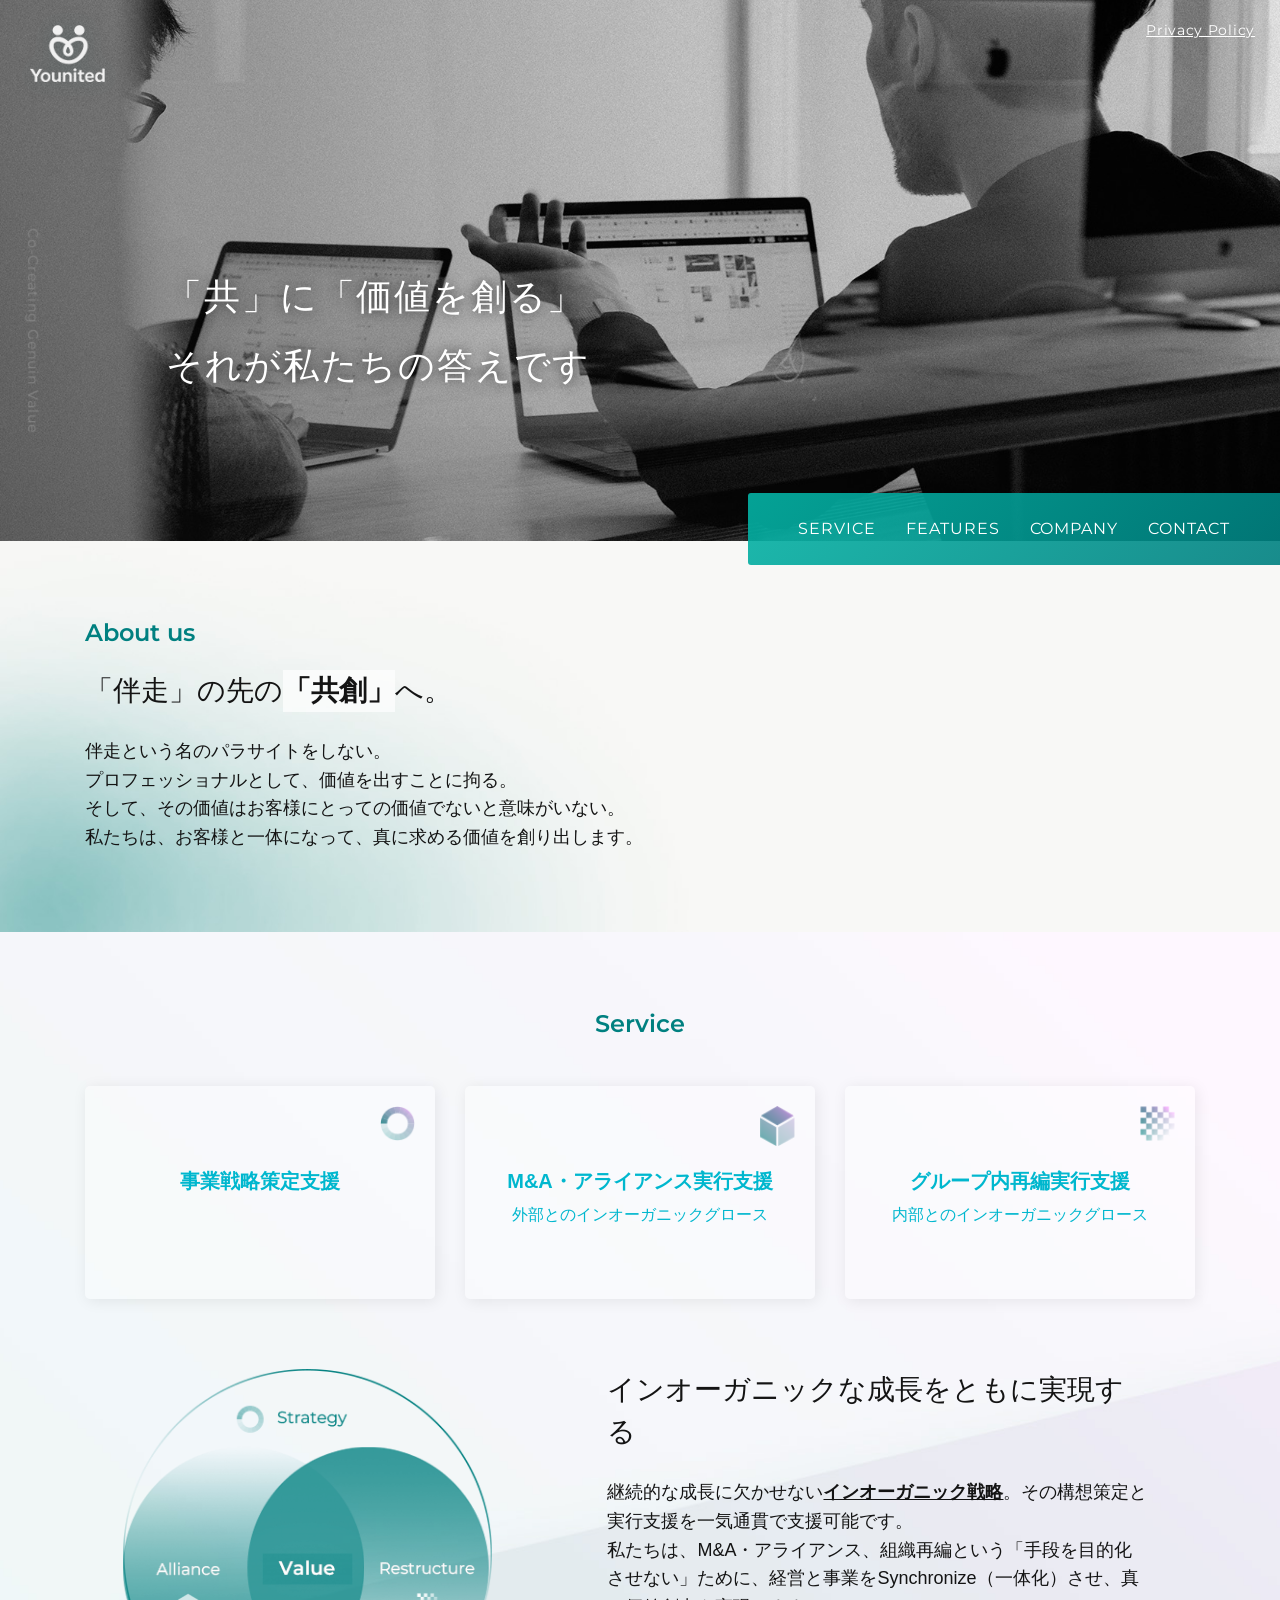
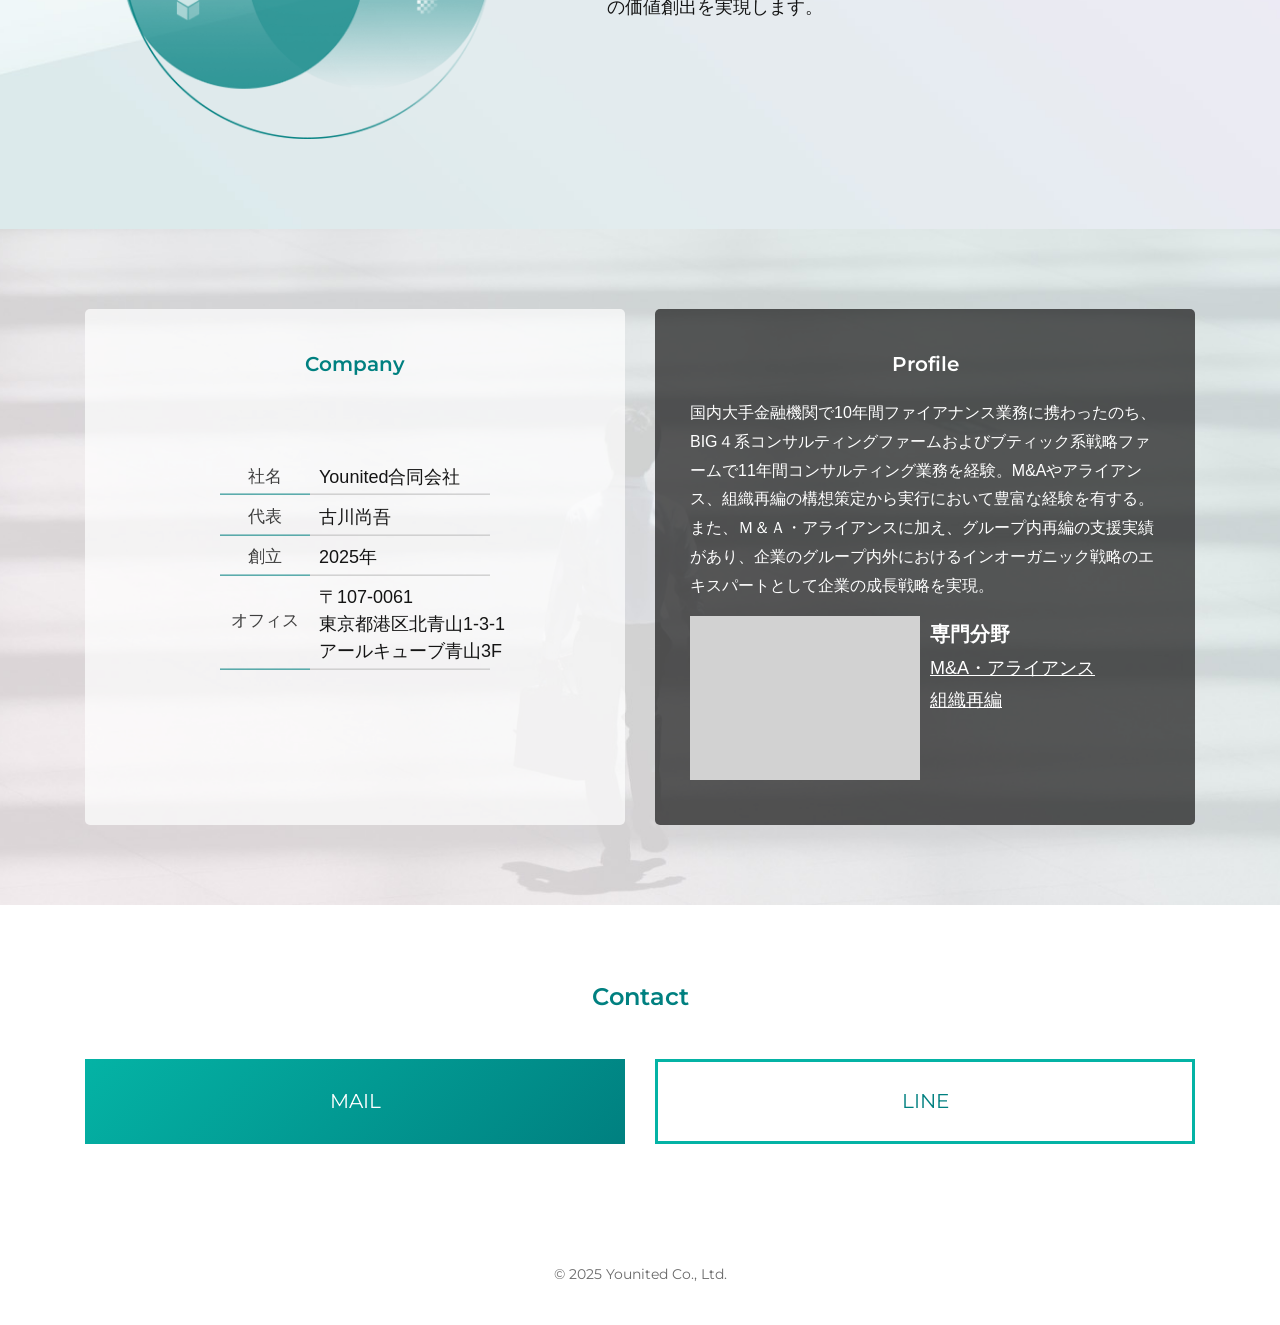
==== index.html @ 15edaf77 "Add files via upload" ====
<!DOCTYPE html>
<html lang="ja">

<head>
    <meta charset="UTF-8">
    <meta name="viewport" content="width=device-width, initial-scale=1.0">
    <title>younited</title>
    <link rel="preconnect" href="https://fonts.googleapis.com">
    <link rel="preconnect" href="https://fonts.gstatic.com" crossorigin>
    <link
        href="https://fonts.googleapis.com/css2?family=Montserrat:wght@400;600;700&family=Noto+Sans+JP:wght@400;600;700&display=swap"
        rel="stylesheet">
    <link rel="stylesheet" href="./index.css">
</head>

<body>
    <header>
        <h1 class="main-logo"><a href="#"><img src="./img/logo.png" alt="younited"></a></h1>
        <p class="main-treat dn-sp">Co-Creating&nbsp;Genuin&nbsp;Value</p>
        <a class="policy dn-sp" href="">Privacy&nbsp;Policy</a>
    </header>
    <main class="l-main">
        <button class="menu-trigger" id="menu-trigger">
            <span></span>
            <span></span>
            <span></span>
        </button>
        <nav class="main-nav" id="main-nav">
            <ul>
                <li><a href="#service">SERVICE</a></li>
                <li><a href="#features">FEATURES</a></li>
                <li><a href="#company">COMPANY</a></li>
                <!-- <li><a href="#">CASE</a></li> -->
                <li><a href="#contact">CONTACT</a></li>
            </ul>
        </nav>
        <section class="section-main">
            <div class="main-txt-container">
                <p class="main-txt stagger-slide">「共」に「価値を創る」</p>
                <p class="main-txt stagger-slide">それが私たちの答えです</p>
            </div>
        </section>
        <section class="section-lead">
            <div class="section-content">
                <h2 class="section-ttl">About&nbsp;us</h2>
                <p class="section-ttl-sub">「伴走」の先の<span>「共創」</span>へ。</p>
                <p class="section-txt">
                    伴走という名のパラサイトをしない。<br>
                    プロフェッショナルとして、価値を出すことに拘る。<br>
                    そして、その価値はお客様にとっての価値でないと意味がいない。<br>
                    私たちは、お客様と一体になって、真に求める価値を創り出します。
                </p>
            </div>
        </section>
        <section class="section-service" id="service">
            <div class="section-content">
                <h2 class="section-ttl">Service</h2>
                <div class="service-wrapper">
                    <div class="service-inner">
                        <div class="service-element fade-in-up">
                            <figure class="service-element-icon"><img src="./img/service-img01.png" alt=""></figure>
                            <p class="service-element-txt">事業戦略策定支援</p>
                        </div>
                        <div class="service-element fade-in-up">
                            <figure class="service-element-icon"><img src="./img/service-img02.png" alt=""></figure>
                            <p class="service-element-txt">M&A・アライアンス実行支援
                                <span>外部とのインオーガニックグロース</span>
                            </p>
                        </div>
                        <div class="service-element fade-in-up">
                            <figure class="service-element-icon"><img src="./img/service-img03.png" alt=""></figure>
                            <p class="service-element-txt">グループ内再編実行支援
                                <span>内部とのインオーガニックグロース</span>
                            </p>
                        </div>
                        <figure class="service-img fade-in-up"><img src="./img/service-img.png" alt="サービスイメージ図">
                        </figure>
                        <div class="service-txtarea fade-in-up">
                            <p class="section-ttl-sub">インオーガニックな成長を<br class="dn-pc">ともに実現する</p>
                            <p class="section-txt">
                                継続的な成長に欠かせない<span class="bold">インオーガニック戦略</span>。その構想策定と実行支援を一気通貫で支援可能です。<br>
                                私たちは、M&A・アライアンス、組織再編という「手段を目的化させない」ために、経営と事業をSynchronize（一体化）させ、真の価値創出を実現します。
                            </p>
                        </div>
                    </div>
                </div>
            </div>
        </section>
        <section class="section-company" id="company">
            <div class="section-content">
                <div class="company-wrapper">
                    <div class="company-inner">
                        <div class="company-element fade-in-up">
                            <h2 class="section-ttl">Company</h2>
                            <ul class="company-list">
                                <li class="conpany-list-item"><span class="list-ttl">社名</span><span
                                        class="list-content">Younited合同会社</span></li>
                                <li class="conpany-list-item"><span class="list-ttl">代表</span><span
                                        class="list-content">古川尚吾</span></li>
                                <li class="conpany-list-item"><span class="list-ttl">創立</span><span
                                        class="list-content">2025年</span></li>
                                <li class="conpany-list-item"><span class="list-ttl height">オフィス</span><span
                                        class="list-content">〒107-0061<br>東京都港区北青山1-3-1<br>アールキューブ青山3F</span></li>
                            </ul>
                        </div>
                        <div class="company-element fade-in-up">
                            <h2 class="section-ttl" style="color: #fff;">Profile</h2>
                            <p class="prof-txt">
                                国内大手金融機関で10年間ファイアナンス業務に携わったのち、BIG４系コンサルティングファームおよびブティック系戦略ファームで11年間コンサルティング業務を経験。M&Aやアライアンス、組織再編の構想策定から実行において豊富な経験を有する。<br>
                                また、Ｍ＆Ａ・アライアンスに加え、グループ内再編の支援実績があり、企業のグループ内外におけるインオーガニック戦略のエキスパートとして企業の成長戦略を実現。
                            </p>
                            <div class="prof-area">
                                <div class="prof-inner">
                                    <figure class="prof-img"><img src="./img/profile.jpg" alt=""></figure>
                                    <div class="prof-area-element">
                                        <p class="prof-area-ttl">専門分野</p>
                                        <p class="prof-area-item">M&A・アライアンス<br>組織再編</p>
                                    </div>
                                </div>
                            </div>
                        </div>
                    </div>
                </div>
            </div>
        </section>
        <section class="section-contact" id="contact">
            <div class="section-content">
                <h2 class="section-ttl">Contact</h2>
                <div class="contact-wrapper fade-in-up">
                    <div class="contact-inner">
                        <a href="mailto:" class="contact-btn" target="_blank">MAIL</a>
                        <a href="" class="contact-btn" target="_blank">LINE</a>
                    </div>
                </div>
            </div>
        </section>
    </main>
    <footer>
        <small>&copy; 2025 Younited Co., Ltd.</small>
    </footer>
    <script src="https://ajax.googleapis.com/ajax/libs/jquery/3.7.1/jquery.min.js"></script>
    <script src="./index.js"></script>
</body>

</html>
---- index.css ----
@charset "utf-8";

/* =============================================
 reset
============================================= */

/*! modern-reset | MIT License */
*,
::after,
::before {
    box-sizing: border-box
}

html {
    line-height: 1.15;
    -webkit-text-size-adjust: 100%
}

body {
    margin: 0;
    min-height: 100vh;
    text-rendering: optimizeSpeed;
    line-height: 1.5
}

img,
picture,
video,
canvas,
svg {
    display: block;
    max-width: 100%
}

input,
button,
textarea,
select {
    font: inherit
}

p,
h1,
h2,
h3,
h4,
h5,
h6 {
    overflow-wrap: break-word
}

ol,
ul {
    list-style: none;
    padding: 0;
    margin: 0
}

a {
    text-decoration: none;
    color: inherit
}

figure,
h1,
h2,
h3,
h4,
p {
    margin: 0;
}

/* =============================================
 common
============================================= */
div {
    box-sizing: border-box;
}

body {
    font-family: "Noto Sans", sans-serif;
    color: #141414;
}

img {
    width: 100%;
    vertical-align: bottom;
}

section {
    padding: 60px 0;
}

.section-content {
    width: 92%;
    margin: 0 auto;
    max-width: 1110px;
}

.section-ttl {
    font-size: 1.3em;
    font-weight: 600;
    font-family: "montserrat", sans-serif;
    color: #008080;
    text-align: center;
    margin-bottom: 25px;
    line-height: 1;
}

.section-ttl-sub {
    font-size: 1.2em;
    margin-bottom: 18px;
}

.section-ttl-sub span {
    display: inline-block;
    background: rgba(255, 255, 255, .7);
    font-weight: bold;
}

.section-txt {
    line-height: 1.6;
}

.section-txt span.bold {
    font-weight: bold;
    text-decoration: underline;
}

.dn-sp {
    display: none;
}

@media screen and (min-width: 767px) {
    section {
        padding: 60px 0;
    }

    .section-ttl {
        font-size: 20px;
        margin-bottom: 35px;
    }

    .dn-sp {
        display: block;
    }

    .dn-pc {
        display: none;
    }
}

@media screen and (min-width: 1028px) {
    section {
        padding: 80px 0;
    }

    .section-ttl {
        font-size: 24px;
        margin-bottom: 50px;
    }

    .section-ttl-sub {
        margin-bottom: 25px;
        font-size: 28px;
    }

    .section-txt {
        font-size: 18px;
    }
}

/* =============================================
 header
============================================= */
header {
    position: relative;
    z-index: 1;
}

h1.main-logo {
    width: 55px;
    position: fixed;
    top: 15px;
    left: 12px;
    filter: drop-shadow(0 0 10px rgba(0, 73, 73, 0.2));
}

a.policy {
    position: absolute;
    top: 10px;
    right: 15px;
    color: #fff;
    font-family: "montserrat", sans-serif;
    font-size: 11px;
    text-decoration: underline;
    letter-spacing: .05em;
}

@media screen and (min-width: 767px) {
    .main-treat {
        position: fixed;
        left: -80px;
        font-size: 12px;
        top: 28vw;
        transform: rotate(90deg) translateY(-50%);
        font-family: "montserrat", sans-serif;
        color: #868686;
        letter-spacing: .07em;
    }
}

@media screen and (min-width: 1023px) {
    .main-treat {
        font-size: 14px;
    }
}

@media screen and (min-width: 1028px) {
    .main-treat {
        top: 25vw;
    }

    a.policy {
        top: 20px;
        right: 25px;
        font-size: 14px;
    }
}

.main-nav{
    position: absolute;
    top: 38.5vw;
    right: 0;
    z-index: 10;
    background: linear-gradient(-45deg, rgba(0,128,128,.9),rgba(4,179,165,.9));
    padding: 1em 2em;
    border-radius: 3px 0 0 3px;
}
.main-nav ul {
    display: flex;
    list-style: none;
    gap: 20px;
}

.main-nav a {
    font-family: "montserrat", sans-serif;
    text-decoration: none;
    color: #fff;
    letter-spacing: .06em;
    font-size: 14px;
}

/* スマホ：非表示設定 */
.menu-trigger {
    display: none;
}

@media (max-width: 767px) {
  
    .menu-trigger {
        display: block;
        position: fixed;
        width: 30px;
        height: 24px;
        background: none;
        border: none;
        z-index: 100;
        top: 15px;
        right: 15px;
    }

    .menu-trigger span {
        position: absolute;
        left: 0;
        width: 100%;
        height: 2px;
        background-color: #fff;
        transition: all 0.4s;
    }

    .menu-trigger span:nth-of-type(1) {
        top: 0;
    }

    .menu-trigger span:nth-of-type(2) {
        top: 11px;
    }

    .menu-trigger span:nth-of-type(3) {
        bottom: 0;
    }

    /* 開閉時のアニメーション（×印にする） */
    .menu-trigger.active span:nth-of-type(1) {
        transform: translateY(11px) rotate(-45deg);
    }

    .menu-trigger.active span:nth-of-type(2) {
        opacity: 0;
    }

    .menu-trigger.active span:nth-of-type(3) {
        transform: translateY(-11px) rotate(45deg);
    }

    /* スマホメニュー本体 */
    .main-nav {
        position: fixed;
        top: 0;
        right: -100%;
        /* 初期状態は画面の外 */
        width: 80%;
        height: 100vh;
        background: rgba(0, 128, 128, 0.95);
        transition: all 0.5s;
        z-index: 90;
    }

    .main-nav.active {
        right: 0;
        /* アクティブ時にスライドイン */
    }

    .main-nav ul {
        flex-direction: column;
        padding-top: 80px;
        align-items: center;
    }
}
@media screen and (min-width: 1028px){
    .main-nav{
        padding: 1.5em 50px;
    }
    .main-nav a{
        font-size: 16px;
    }
    .main-nav ul{
        gap: 30px;
    }
}

@media (min-width: 768px) {
    /* 固定時のスタイル */
    .main-nav.sticky {
        position: fixed;
        top: 5px !important;    /* 10pxの位置に固定 */
        right: 0;
        transition: none !important; /* アニメーションを無効化してバウンドを防ぐ */
        z-index: 999;
        border-radius: 3px 0 0 3px;
        box-shadow: 0 4px 12px rgba(0, 0, 0, 0.15); /* 浮いている感を出す影 */
    }
}
/* =============================================
 js
============================================= */
/* アニメーション前の状態 */
.fade-in-up {
  opacity: 0;
  transform: translateY(30px); /* 30px下に下げておく */
  transition: opacity 0.8s ease-out, transform 0.8s ease-out;
}

/* 画面に入った時に追加するクラス */
.fade-in-up.is-show {
  opacity: 1;
  transform: translateY(0);
}
/* =============================================
 main
============================================= */
.l-main{
    overflow: hidden;
}
/* --- Base Section --- */
.section-main {
    background: url('./img/main-sp.jpg') no-repeat center/cover;
    padding-top: 133.33%;
    width: 100%;
    position: relative;
    overflow: hidden;
}

/* --- Text Container (Float) --- */
.main-txt-container {
    position: absolute;
    top: 46%;
    left: 4%;
    z-index: 10;
    width: auto;
}

/* --- Text Style & Animation --- */
.main-txt.stagger-slide {
    display: block;
    position: static !important; /* 重なり防止 */
    margin: 0 0 15px 0;
    color: #fff;
    font-weight: 500;
    letter-spacing: .05em;
    font-size: 24px;
    text-shadow: 0 0 13px rgba(24, 24, 24, .85);
    white-space: nowrap; /* 折り返し防止 */
    
    /* Animation Initial State */
    opacity: 0;
    transform: translateX(-40px);
    transition: opacity 0.8s ease-out, transform 0.8s ease-out;
}

/* Show State */
.main-txt.stagger-slide.is-show {
    opacity: 1;
    transform: translateX(0);
}

/* Delay for 2nd Line */
.main-txt.stagger-slide:nth-child(2) {
    transition-delay: 0.5s;
}

/* --- Responsive 767px --- */
@media screen and (min-width: 767px) {
    .section-main {
        background: url('./img/main.jpg') no-repeat center/cover;
        padding-top: 36%;
    }

    h1.main-logo {
        width: 60px;
        position: absolute;
        top: 15px;
        left: 12px;
    }

    .main-txt-container {
        left: 10%;
    }

    .main-txt.stagger-slide {
        font-size: 25px;
    }
}

/* --- Responsive 1023px --- */
@media screen and (min-width: 1023px) {
    .main-txt-container {
        left: 13%;
    }
}

/* --- Responsive 1028px --- */
@media screen and (min-width: 1028px) {
    h1.main-logo {
        width: 75px;
        top: 25px;
        left: 30px;
    }

    .main-txt-container {
        top: 50%;
    }

    .main-txt.stagger-slide {
        font-size: 36px;
    }
}
/* =============================================
 lead
============================================= */
.section-lead {
    background: url('./img/lead-bg.jpg')no-repeat left/cover;
}
.section-lead .section-ttl{
    margin-bottom: 15px;
}
@media screen and (min-width: 767px) {
    .section-lead .section-ttl{
        margin-bottom: 25px;
    }
    .section-lead .section-ttl {
        text-align: left;
    }

}

/* =============================================
 service
============================================= */
.section-service {
    background: url('./img/service-bg.jpg') no-repeat bottom/cover;
}

.service-element {
    border-radius: 5px;
    background: rgba(255, 255, 255, .3);
    box-shadow: 2px 2px 15px 0px rgb(0 0 0 / 8%);
    padding: 4.5em 0 4em;
    position: relative;
    margin-bottom: 15px;
}

.service-element-txt {
    font-size: 1.1em;
    font-weight: bold;
    text-align: center;
    color: #00b7ce;
}

.service-element-txt span {
    font-size: 80%;
    font-weight: normal;
    display: block;
    margin-top: 5px;
}

.service-element-icon {
    width: 28px;
    position: absolute;
    top: 15px;
    right: 15px;
}

.service-img {
    width: 63%;
    margin: 30px auto;
}

@media screen and (min-width: 767px) {
    .service-inner {
        display: flex;
        flex-flow: row wrap;
        justify-content: space-around;
        align-items: stretch;
        width: calc(100% + 10px);
        margin: 0 -5px;
    }

    .service-element {
        max-width: calc(((100% / 12) * 4) - 10px);
        flex-basis: calc(((100% / 12) * 4) - 10px);
        margin: 0 5px 50px;
        padding: 3.5em 0 3em;
    }

    .service-element-txt {
        font-size: 14px;
    }

    .service-img {
        max-width: calc(((100% / 12) * 4) - 10px);
        flex-basis: calc(((100% / 12) * 4) - 10px);
        margin: 0 5px 10px;
    }

    .service-txtarea {
        max-width: calc(((100% / 12) * 7) - 10px);
        flex-basis: calc(((100% / 12) * 7) - 10px);
        margin: 0 5px 10px;
    }
}

@media screen and (min-width: 1028px) {
    .service-inner {
        width: calc(100% + 30px);
        margin: 0 -15px;
    }

    .service-element {
        max-width: calc(((100% / 12) * 4) - 30px);
        flex-basis: calc(((100% / 12) * 4) - 30px);
        margin: 0 15px 70px;
        padding: 5em 0 4.5em;
    }

    .service-txtarea {
        max-width: calc(((100% / 12) * 6) - 30px);
        flex-basis: calc(((100% / 12) * 6) - 30px);
        margin: 0 15px;
    }

    .service-element-txt {
        font-size: 20px;
    }

    .service-element-icon {
        width: 35px;
        top: 20px;
        right: 20px;
    }

    .service-element-txt span {
        margin-top: 7px;
    }
}

/* =============================================
 company
============================================= */
.section-company {
    background: url('./img/company-bg.jpg')no-repeat center/cover;
}
.section-company .section-ttl{
    margin-bottom: 20px;
}
.company-element {
    background: rgba(255, 255, 255, .7);
    border-radius: 5px;
    padding: 2em 1em;
    font-size: 15px;
}

.company-element:last-child {
    background: rgba(24, 24, 24, .7);
    color: #fff;
    line-height: 1.8;
    margin-top: 30px;
}

.section-company .section-ttl {
    font-size: 1rem;
}

.company-list {
    width: 100%;
    margin: 0 auto;
    max-width: 270px;
}

.conpany-list-item {
    margin-bottom: 5px;
    display: flex;
    justify-content: center;
    align-items: stretch;
}

.conpany-list-item span {
    display: inline-block;
    white-space: nowrap;
    text-align: center;
}

.conpany-list-item span.list-ttl {
    border-bottom: 1px solid #008080;
    width: calc((100% / 12) * 4);
    padding: .2em 0;
}

.conpany-list-item span.list-content {
    border-bottom: 1px solid #bdbdbd;
    width: calc((100% / 12) * 8);
    text-align: left;
    padding: .2em 0;
    padding-left: .5em;
}
.list-ttl{
    color: #3f3f3f;
    font-size: 95%;
}
.list-ttl.height{
    line-height: 74px;
}

@media screen and (min-width: 767px){
    .section-company .section-ttl{
        margin-bottom: 25px;
    }
    .company-inner{
        display: flex;
        flex-flow: row wrap;
        justify-content: center;
        align-items: stretch;
        width: calc(100% + 10px);
        margin: 0 -5px;
    }
    .company-element{
        max-width: calc(((100% / 12) * 6) - 10px);
        flex-basis: calc(((100% / 12) * 6) - 10px);
        margin: 0 5px 10px;
        position: relative;
        padding: 2em 1em;
    }
    .company-element:last-child{
        margin-top: 0;
    }
    .section-company .section-ttl{
        font-size: 18px;
    }
    .company-list{
        position: absolute;
        top: 50%;
        left: 50%;
        transform: translate(-50%, -50%);
    }
}
@media screen and (min-width: 1028px) {
    .company-inner{
        width: calc(100% + 30px);
        margin: 0 -15px;
    }
    .company-element{
        max-width: calc(((100% / 12) * 6) - 30px);
        flex-basis: calc(((100% / 12) * 6) - 30px);
        margin: 0 15px;
        padding: 45px 35px;
    }
    .section-company .section-ttl {
        font-size: 22px;
    }
    .section-company .section-ttl{
        font-size: 20px;
    }
    .company-list {
        font-size: 18px;
    }
}

.prof-inner{
    display: flex;
    flex-flow: row wrap;
    justify-content: center;
    align-items: stretch;
    width: calc(100% + 10px);
    margin: 0 -5px;
}
.prof-img, .prof-area-element{
    max-width: calc(((100% / 12) * 6) - 10px);
    flex-basis: calc(((100% / 12) * 6) - 10px);
    margin: 0 5px ;
}
.prof-area{
    margin-top: 15px;
}
.prof-area-ttl{
    font-weight: bold;
    font-size: 1rem;
}
.prof-area-item{
    font-size: 14px;
    text-decoration: underline;
}
.prof-txt{
    font-size: 14px;
}
@media screen and (min-width: 767px){
    .prof-area-ttl{
        font-size: 1.15rem;
    }
    .prof-area-item{
        font-size: 1rem;
    }
}
@media screen and (min-width: 1028px){
    .prof-txt{
        font-size: 1rem;
    }
    .prof-area-ttl{
        font-size: 20px;
    }
    .prof-area-item{
        font-size: 18px;
    }
}
/* =============================================
 contact
============================================= */
a.contact-btn{
    display: block;
    width: 80%;
    margin: 0 auto;
    border: 3px solid #04b3a5;
    color: #008080;
    text-align: center;
    padding: 1.21em;
    font-family: "montserrat", sans-serif;
    box-sizing: border-box;
}
a.contact-btn:first-child{
    color: #fff;
    background: linear-gradient(-45deg,#008080, #04b3a5);
    border: none;
    margin-bottom: 20px;
}
@media screen and (min-width: 767px){
    .contact-inner{
        display: flex;
        flex-flow: row wrap;
        justify-content: center;
        align-items: stretch;
        width: calc(100% + 30px);
        margin: 0 -15px;
    }
    a.contact-btn{
        max-width: calc(((100% / 12) * 6) - 30px);
        flex-basis: calc(((100% / 12) * 6) - 30px);
        margin: 0 15px;
        display: flex;
        align-items: center;
        justify-content: center;
        transition: .2s ease;
    }
    a.contact-btn:first-child{
        margin-bottom: 0;
    }
}
@media screen and (min-width: 1028px){
    a.contact-btn{
        font-size: 20px;
    }
    a.contact-btn:hover{
        transform: scale(1.02);
    }
}
/* =============================================
 footer
============================================= */
small{
    color: #6b6b6b;
    font-size: 12px;
    text-align: center;
    display: block;
    padding: 20px 0;
    font-family: "montserrat", sans-serif;
}
@media screen and (min-width: 767px){
    small{
        font-size: 14px;
        padding: 40px 0;
    }
}
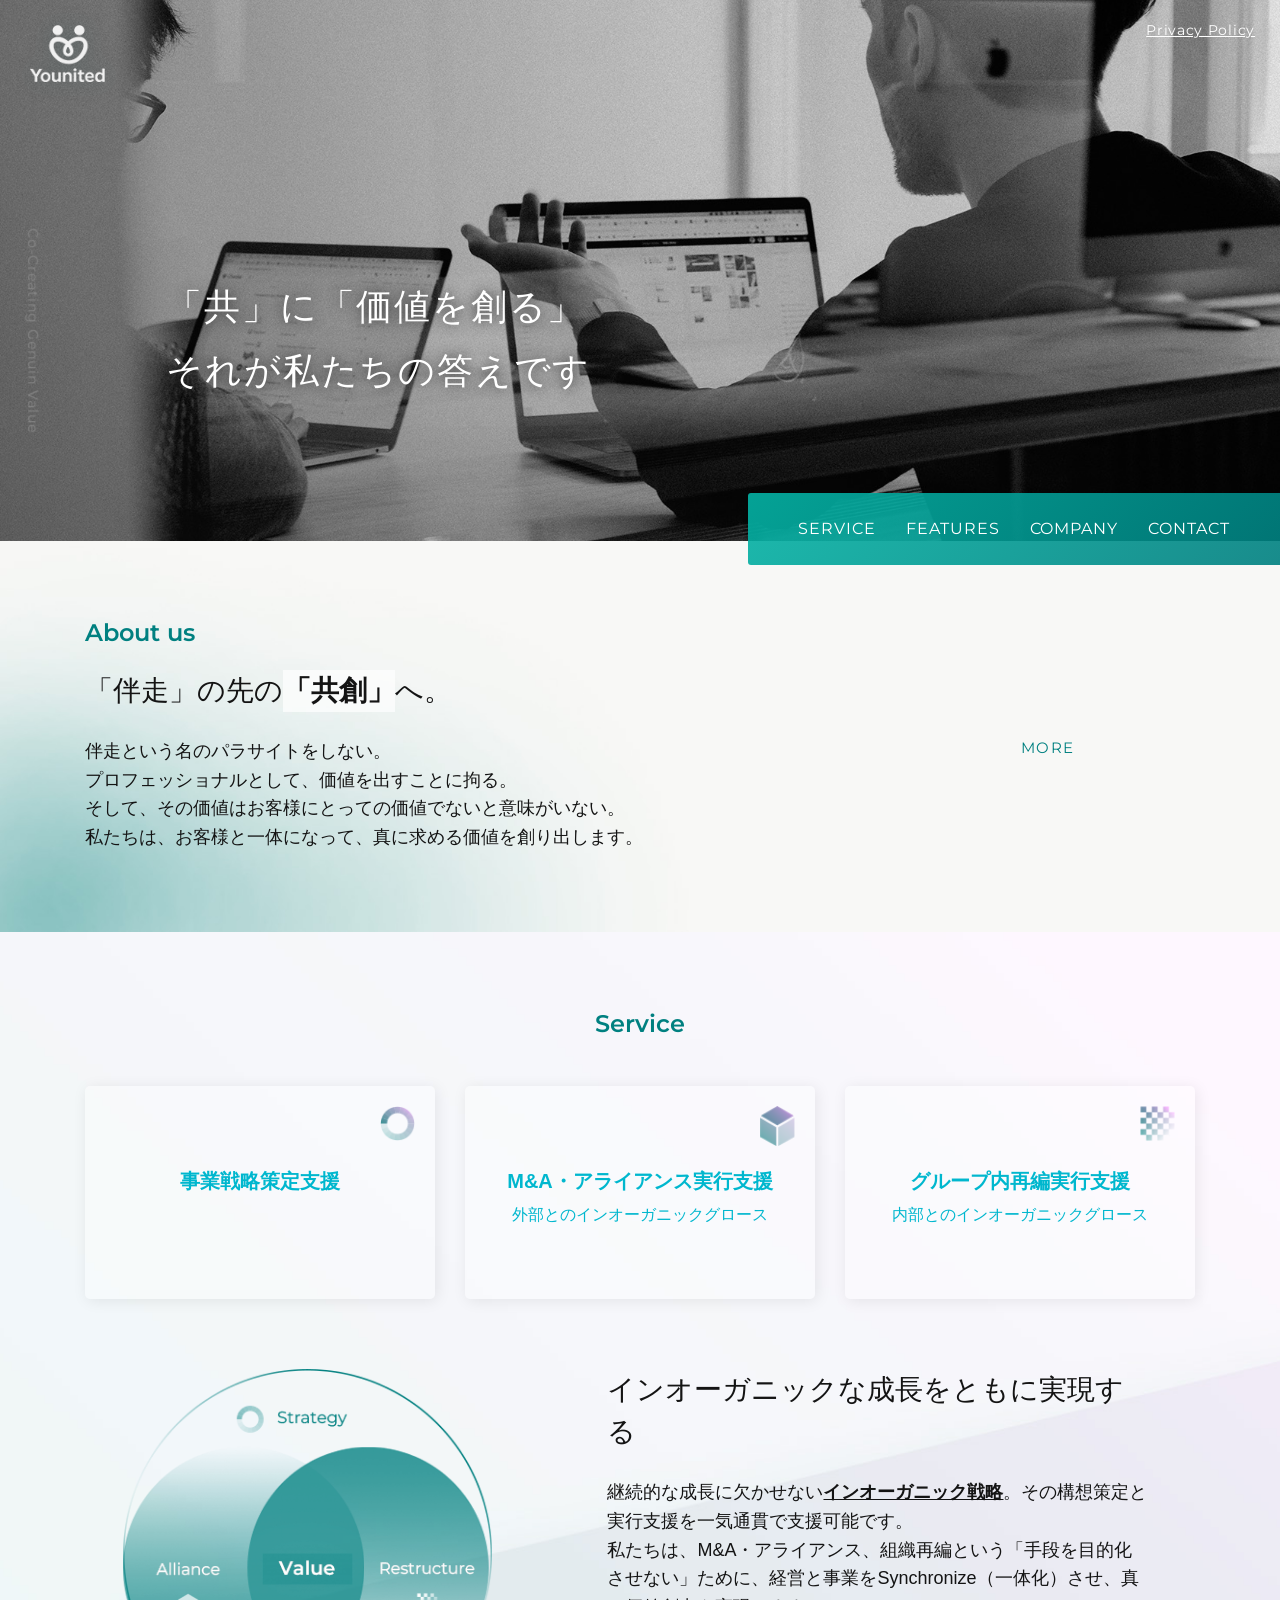
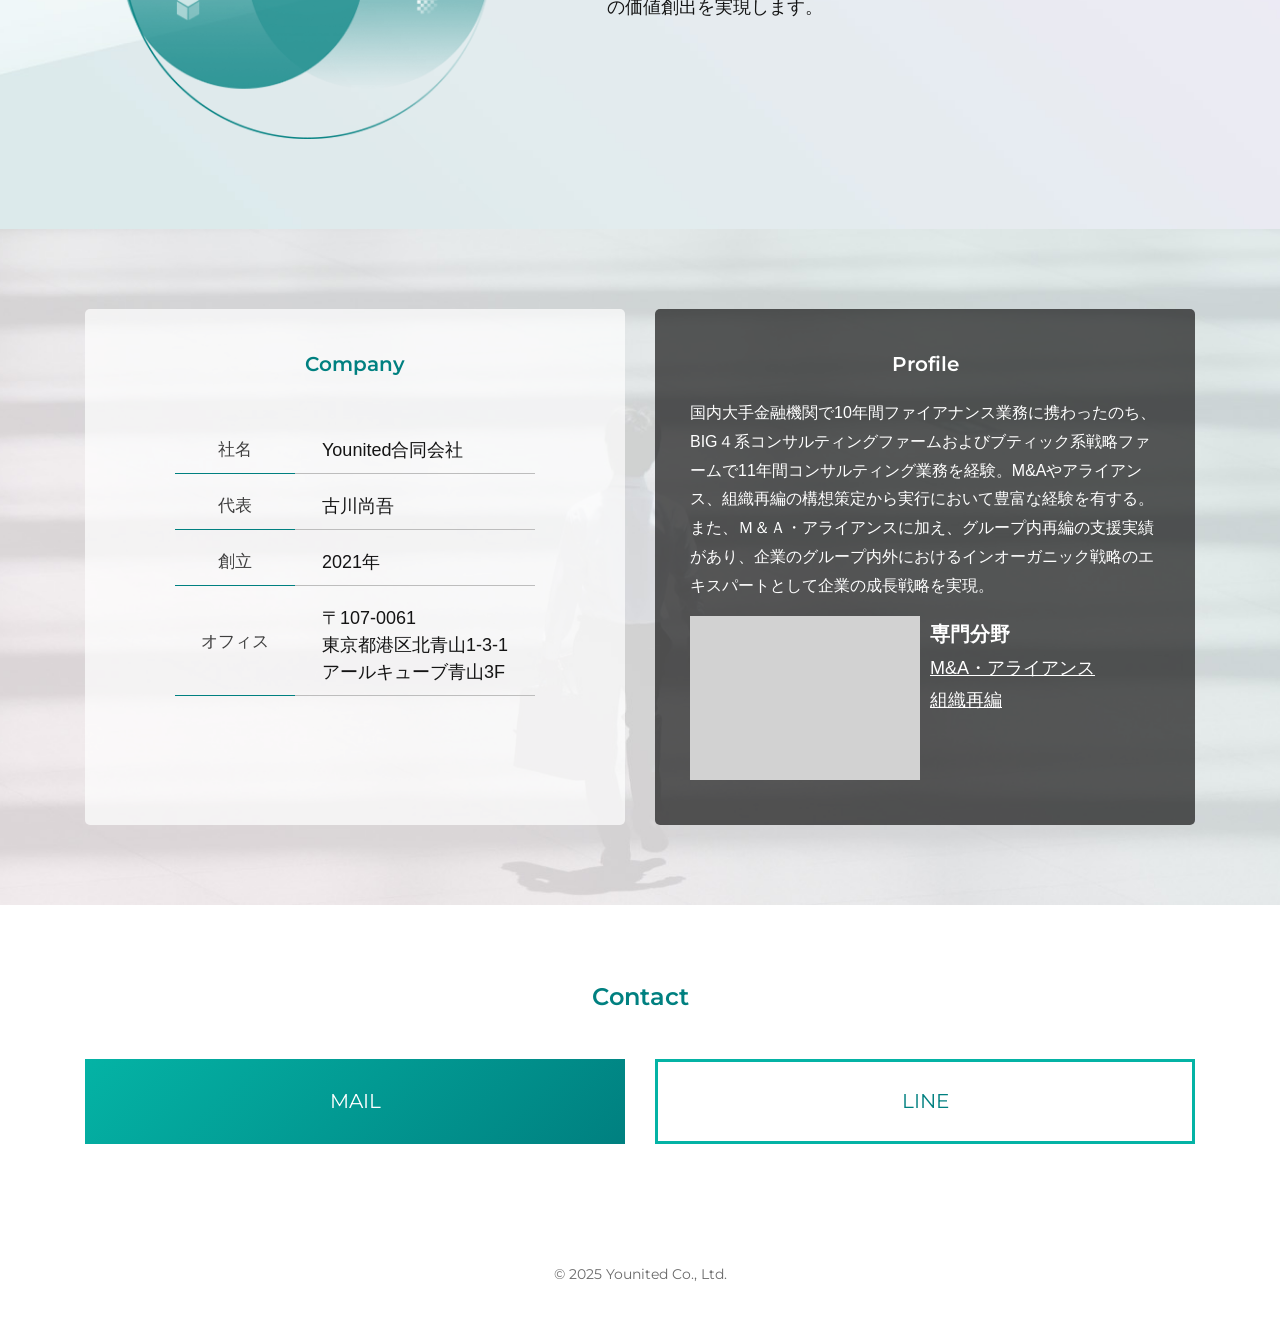
==== commit 49d96319: "Add files via upload" ====
--- a/index.html
+++ b/index.html
@@ -50,6 +50,18 @@
                     そして、その価値はお客様にとっての価値でないと意味がいない。<br>
                     私たちは、お客様と一体になって、真に求める価値を創り出します。
                 </p>
+                <p class="section-txt lead-txt-slide">
+                    伴走という名のパラサイトをしない。<br>
+                    プロフェッショナルとして、価値を出すことに拘る。<br>
+                    そして、その価値はお客様にとっての価値でないと意味がいない。<br>
+                    私たちは、お客様と一体になって、真に求める価値を創り出します。
+                </p>
+                <div class="circle-container js-lead-slide">
+                    <svg class="circle-svg" viewBox="0 0 100 100">
+                        <circle class="circle-line" cx="50" cy="50" r="45"></circle>
+                    </svg>
+                    <div class="circle-text">MORE</div>
+                </div>
             </div>
         </section>
         <section class="section-service" id="service">
@@ -98,7 +110,7 @@
                                 <li class="conpany-list-item"><span class="list-ttl">代表</span><span
                                         class="list-content">古川尚吾</span></li>
                                 <li class="conpany-list-item"><span class="list-ttl">創立</span><span
-                                        class="list-content">2025年</span></li>
+                                        class="list-content">2021年</span></li>
                                 <li class="conpany-list-item"><span class="list-ttl height">オフィス</span><span
                                         class="list-content">〒107-0061<br>東京都港区北青山1-3-1<br>アールキューブ青山3F</span></li>
                             </ul>
--- a/index.css
+++ b/index.css
@@ -95,6 +95,7 @@
     width: 92%;
     margin: 0 auto;
     max-width: 1110px;
+    position: relative;
 }
 
 .section-ttl {
@@ -228,15 +229,16 @@
     }
 }
 
-.main-nav{
+.main-nav {
     position: absolute;
     top: 38.5vw;
     right: 0;
     z-index: 10;
-    background: linear-gradient(-45deg, rgba(0,128,128,.9),rgba(4,179,165,.9));
+    background: linear-gradient(-45deg, rgba(0, 128, 128, .9), rgba(4, 179, 165, .9));
     padding: 1em 2em;
     border-radius: 3px 0 0 3px;
 }
+
 .main-nav ul {
     display: flex;
     list-style: none;
@@ -257,7 +259,7 @@
 }
 
 @media (max-width: 767px) {
-  
+
     .menu-trigger {
         display: block;
         position: fixed;
@@ -328,51 +330,62 @@
         align-items: center;
     }
 }
-@media screen and (min-width: 1028px){
-    .main-nav{
+
+@media screen and (min-width: 1028px) {
+    .main-nav {
         padding: 1.5em 50px;
     }
-    .main-nav a{
+
+    .main-nav a {
         font-size: 16px;
     }
-    .main-nav ul{
+
+    .main-nav ul {
         gap: 30px;
     }
 }
 
 @media (min-width: 768px) {
+
     /* 固定時のスタイル */
     .main-nav.sticky {
         position: fixed;
-        top: 5px !important;    /* 10pxの位置に固定 */
+        top: 5px !important;
+        /* 10pxの位置に固定 */
         right: 0;
-        transition: none !important; /* アニメーションを無効化してバウンドを防ぐ */
+        transition: none !important;
+        /* アニメーションを無効化してバウンドを防ぐ */
         z-index: 999;
         border-radius: 3px 0 0 3px;
-        box-shadow: 0 4px 12px rgba(0, 0, 0, 0.15); /* 浮いている感を出す影 */
-    }
-}
+        box-shadow: 0 4px 12px rgba(0, 0, 0, 0.15);
+        /* 浮いている感を出す影 */
+    }
+}
+
 /* =============================================
  js
 ============================================= */
 /* アニメーション前の状態 */
 .fade-in-up {
-  opacity: 0;
-  transform: translateY(30px); /* 30px下に下げておく */
-  transition: opacity 0.8s ease-out, transform 0.8s ease-out;
+    opacity: 0;
+    transform: translateY(30px);
+    /* 30px下に下げておく */
+    transition: opacity 0.8s ease-out, transform 0.8s ease-out;
 }
 
 /* 画面に入った時に追加するクラス */
 .fade-in-up.is-show {
-  opacity: 1;
-  transform: translateY(0);
-}
+    opacity: 1;
+    transform: translateY(0);
+}
+
 /* =============================================
  main
 ============================================= */
-.l-main{
+.l-main {
     overflow: hidden;
 }
+
 /* --- Base Section --- */
 .section-main {
     background: url('./img/main-sp.jpg') no-repeat center/cover;
@@ -394,15 +407,17 @@
 /* --- Text Style & Animation --- */
 .main-txt.stagger-slide {
     display: block;
-    position: static !important; /* 重なり防止 */
+    position: static !important;
+    /* 重なり防止 */
     margin: 0 0 15px 0;
     color: #fff;
     font-weight: 500;
     letter-spacing: .05em;
     font-size: 24px;
     text-shadow: 0 0 13px rgba(24, 24, 24, .85);
-    white-space: nowrap; /* 折り返し防止 */
-    
+    white-space: nowrap;
+    /* 折り返し防止 */
+
     /* Animation Initial State */
     opacity: 0;
     transform: translateX(-40px);
@@ -466,24 +481,141 @@
         font-size: 36px;
     }
 }
+
 /* =============================================
  lead
 ============================================= */
 .section-lead {
     background: url('./img/lead-bg.jpg')no-repeat left/cover;
 }
-.section-lead .section-ttl{
+
+.section-lead .section-ttl {
     margin-bottom: 15px;
 }
+
+.lead-txt-slide {
+    display: none;
+    margin-top: 10px;
+}
+
 @media screen and (min-width: 767px) {
-    .section-lead .section-ttl{
+    .section-lead .section-ttl {
         margin-bottom: 25px;
     }
+
     .section-lead .section-ttl {
         text-align: left;
     }
 
 }
+
+/* --- 1. テキストのアニメーション（以前の分） --- */
+.main-txt.stagger-slide {
+    display: block;
+    opacity: 0;
+    transform: translateX(-40px);
+    transition: opacity 0.8s ease-out, transform 0.8s ease-out;
+    margin: 10px 0;
+}
+
+.main-txt.stagger-slide.is-show {
+    opacity: 1;
+    transform: translateX(0);
+}
+
+/* 2行目の時差 */
+.main-txt.stagger-slide:nth-child(2) {
+    transition-delay: 0.5s;
+}
+
+/* --- 2. 円のアニメーション（新しい分） --- */
+.circle-container {
+    position: relative;
+    width: 115px;
+    height: 115px;
+    display: flex;
+    align-items: center;
+    justify-content: center;
+    margin: 20px auto 0;
+}
+
+.circle-svg {
+    position: absolute;
+    top: 0;
+    left: 0;
+    width: 100%;
+    height: 100%;
+    transform: rotate(-90deg);
+    /* 真上から開始 */
+}
+
+.circle-line {
+    fill: none;
+    stroke: #008080;
+    /* 線の色 */
+    stroke-width: 1;
+    stroke-linecap: round;
+    stroke-dasharray: 283;
+    /* 半径45の時の円周 */
+    stroke-dashoffset: 283;
+}
+
+/* 画面に入った時に付与されるクラスでアニメーション開始 */
+.circle-line.is-active {
+    animation: circle-step-anim 4s ease-in-out infinite;
+}
+
+/* 描画(1秒) → 停止(1秒) → 消去(1秒) → 停止(1秒) のループ */
+@keyframes circle-step-anim {
+    0% {
+        stroke-dashoffset: 283;
+    }
+
+    /* 空 */
+    25% {
+        stroke-dashoffset: 0;
+    }
+
+    /* 描き終わり */
+    50% {
+        stroke-dashoffset: 0;
+    }
+
+    /* 1秒停止 */
+    75% {
+        stroke-dashoffset: -283;
+    }
+
+    /* 消え終わり */
+    100% {
+        stroke-dashoffset: -283;
+    }
+
+    /* 1秒停止 */
+}
+
+.circle-text {
+    font-family: "montserrat", sans-serif;
+    font-size: 14px;
+    letter-spacing: 0.1em;
+    color: #008080;
+}
+@media screen and (min-width: 767px){
+    .circle-container{
+        position: absolute;
+        top: 30px;
+        right: 7vw;
+    }
+    .circle-text{
+        font-size: 15px;
+    }
+}
+@media screen and (min-width: 1028px){
+    .circle-container{
+        top: 50px;
+    }
+}
+
 
 /* =============================================
  service
@@ -601,9 +733,11 @@
 .section-company {
     background: url('./img/company-bg.jpg')no-repeat center/cover;
 }
-.section-company .section-ttl{
+
+.section-company .section-ttl {
     margin-bottom: 20px;
 }
+
 .company-element {
     background: rgba(255, 255, 255, .7);
     border-radius: 5px;
@@ -654,19 +788,22 @@
     padding: .2em 0;
     padding-left: .5em;
 }
-.list-ttl{
+
+.list-ttl {
     color: #3f3f3f;
     font-size: 95%;
 }
-.list-ttl.height{
+
+.list-ttl.height {
     line-height: 74px;
 }
 
-@media screen and (min-width: 767px){
-    .section-company .section-ttl{
+@media screen and (min-width: 767px) {
+    .section-company .section-ttl {
         margin-bottom: 25px;
     }
-    .company-inner{
+
+    .company-inner {
         display: flex;
         flex-flow: row wrap;
         justify-content: center;
@@ -674,49 +811,70 @@
         width: calc(100% + 10px);
         margin: 0 -5px;
     }
-    .company-element{
+
+    .company-element {
         max-width: calc(((100% / 12) * 6) - 10px);
         flex-basis: calc(((100% / 12) * 6) - 10px);
         margin: 0 5px 10px;
         position: relative;
         padding: 2em 1em;
     }
-    .company-element:last-child{
+
+    .company-element:last-child {
         margin-top: 0;
     }
-    .section-company .section-ttl{
+
+    .section-company .section-ttl {
         font-size: 18px;
     }
-    .company-list{
+
+    .company-list {
         position: absolute;
         top: 50%;
         left: 50%;
         transform: translate(-50%, -50%);
     }
 }
+
 @media screen and (min-width: 1028px) {
-    .company-inner{
+    .company-inner {
         width: calc(100% + 30px);
         margin: 0 -15px;
     }
-    .company-element{
+
+    .company-element {
         max-width: calc(((100% / 12) * 6) - 30px);
         flex-basis: calc(((100% / 12) * 6) - 30px);
         margin: 0 15px;
         padding: 45px 35px;
     }
+
     .section-company .section-ttl {
         font-size: 22px;
     }
-    .section-company .section-ttl{
+
+    .section-company .section-ttl {
         font-size: 20px;
     }
+
     .company-list {
         font-size: 18px;
-    }
-}
-
-.prof-inner{
+        max-width: 360px;
+    }
+    .conpany-list-item span.list-content{
+        padding: .5em 0;
+        padding-left: 1.5em;
+    }
+    .conpany-list-item span.list-ttl{
+        padding: .5em 0;
+
+    }
+    .conpany-list-item{
+        margin-bottom: 10px;
+    }
+}
+
+.prof-inner {
     display: flex;
     flex-flow: row wrap;
     justify-content: center;
@@ -724,48 +882,60 @@
     width: calc(100% + 10px);
     margin: 0 -5px;
 }
-.prof-img, .prof-area-element{
+
+.prof-img,
+.prof-area-element {
     max-width: calc(((100% / 12) * 6) - 10px);
     flex-basis: calc(((100% / 12) * 6) - 10px);
-    margin: 0 5px ;
-}
-.prof-area{
+    margin: 0 5px;
+}
+
+.prof-area {
     margin-top: 15px;
 }
-.prof-area-ttl{
+
+.prof-area-ttl {
     font-weight: bold;
     font-size: 1rem;
 }
-.prof-area-item{
+
+.prof-area-item {
     font-size: 14px;
     text-decoration: underline;
 }
-.prof-txt{
+
+.prof-txt {
     font-size: 14px;
 }
-@media screen and (min-width: 767px){
-    .prof-area-ttl{
+
+@media screen and (min-width: 767px) {
+    .prof-area-ttl {
         font-size: 1.15rem;
     }
-    .prof-area-item{
+
+    .prof-area-item {
         font-size: 1rem;
     }
 }
-@media screen and (min-width: 1028px){
-    .prof-txt{
+
+@media screen and (min-width: 1028px) {
+    .prof-txt {
         font-size: 1rem;
     }
-    .prof-area-ttl{
+
+    .prof-area-ttl {
         font-size: 20px;
     }
-    .prof-area-item{
+
+    .prof-area-item {
         font-size: 18px;
     }
 }
+
 /* =============================================
  contact
 ============================================= */
-a.contact-btn{
+a.contact-btn {
     display: block;
     width: 80%;
     margin: 0 auto;
@@ -776,14 +946,16 @@
     font-family: "montserrat", sans-serif;
     box-sizing: border-box;
 }
-a.contact-btn:first-child{
+
+a.contact-btn:first-child {
     color: #fff;
-    background: linear-gradient(-45deg,#008080, #04b3a5);
+    background: linear-gradient(-45deg, #008080, #04b3a5);
     border: none;
     margin-bottom: 20px;
 }
-@media screen and (min-width: 767px){
-    .contact-inner{
+
+@media screen and (min-width: 767px) {
+    .contact-inner {
         display: flex;
         flex-flow: row wrap;
         justify-content: center;
@@ -791,7 +963,8 @@
         width: calc(100% + 30px);
         margin: 0 -15px;
     }
-    a.contact-btn{
+
+    a.contact-btn {
         max-width: calc(((100% / 12) * 6) - 30px);
         flex-basis: calc(((100% / 12) * 6) - 30px);
         margin: 0 15px;
@@ -800,22 +973,26 @@
         justify-content: center;
         transition: .2s ease;
     }
-    a.contact-btn:first-child{
+
+    a.contact-btn:first-child {
         margin-bottom: 0;
     }
 }
-@media screen and (min-width: 1028px){
-    a.contact-btn{
+
+@media screen and (min-width: 1028px) {
+    a.contact-btn {
         font-size: 20px;
     }
-    a.contact-btn:hover{
+
+    a.contact-btn:hover {
         transform: scale(1.02);
     }
 }
+
 /* =============================================
  footer
 ============================================= */
-small{
+small {
     color: #6b6b6b;
     font-size: 12px;
     text-align: center;
@@ -823,8 +1000,9 @@
     padding: 20px 0;
     font-family: "montserrat", sans-serif;
 }
-@media screen and (min-width: 767px){
-    small{
+
+@media screen and (min-width: 767px) {
+    small {
         font-size: 14px;
         padding: 40px 0;
     }
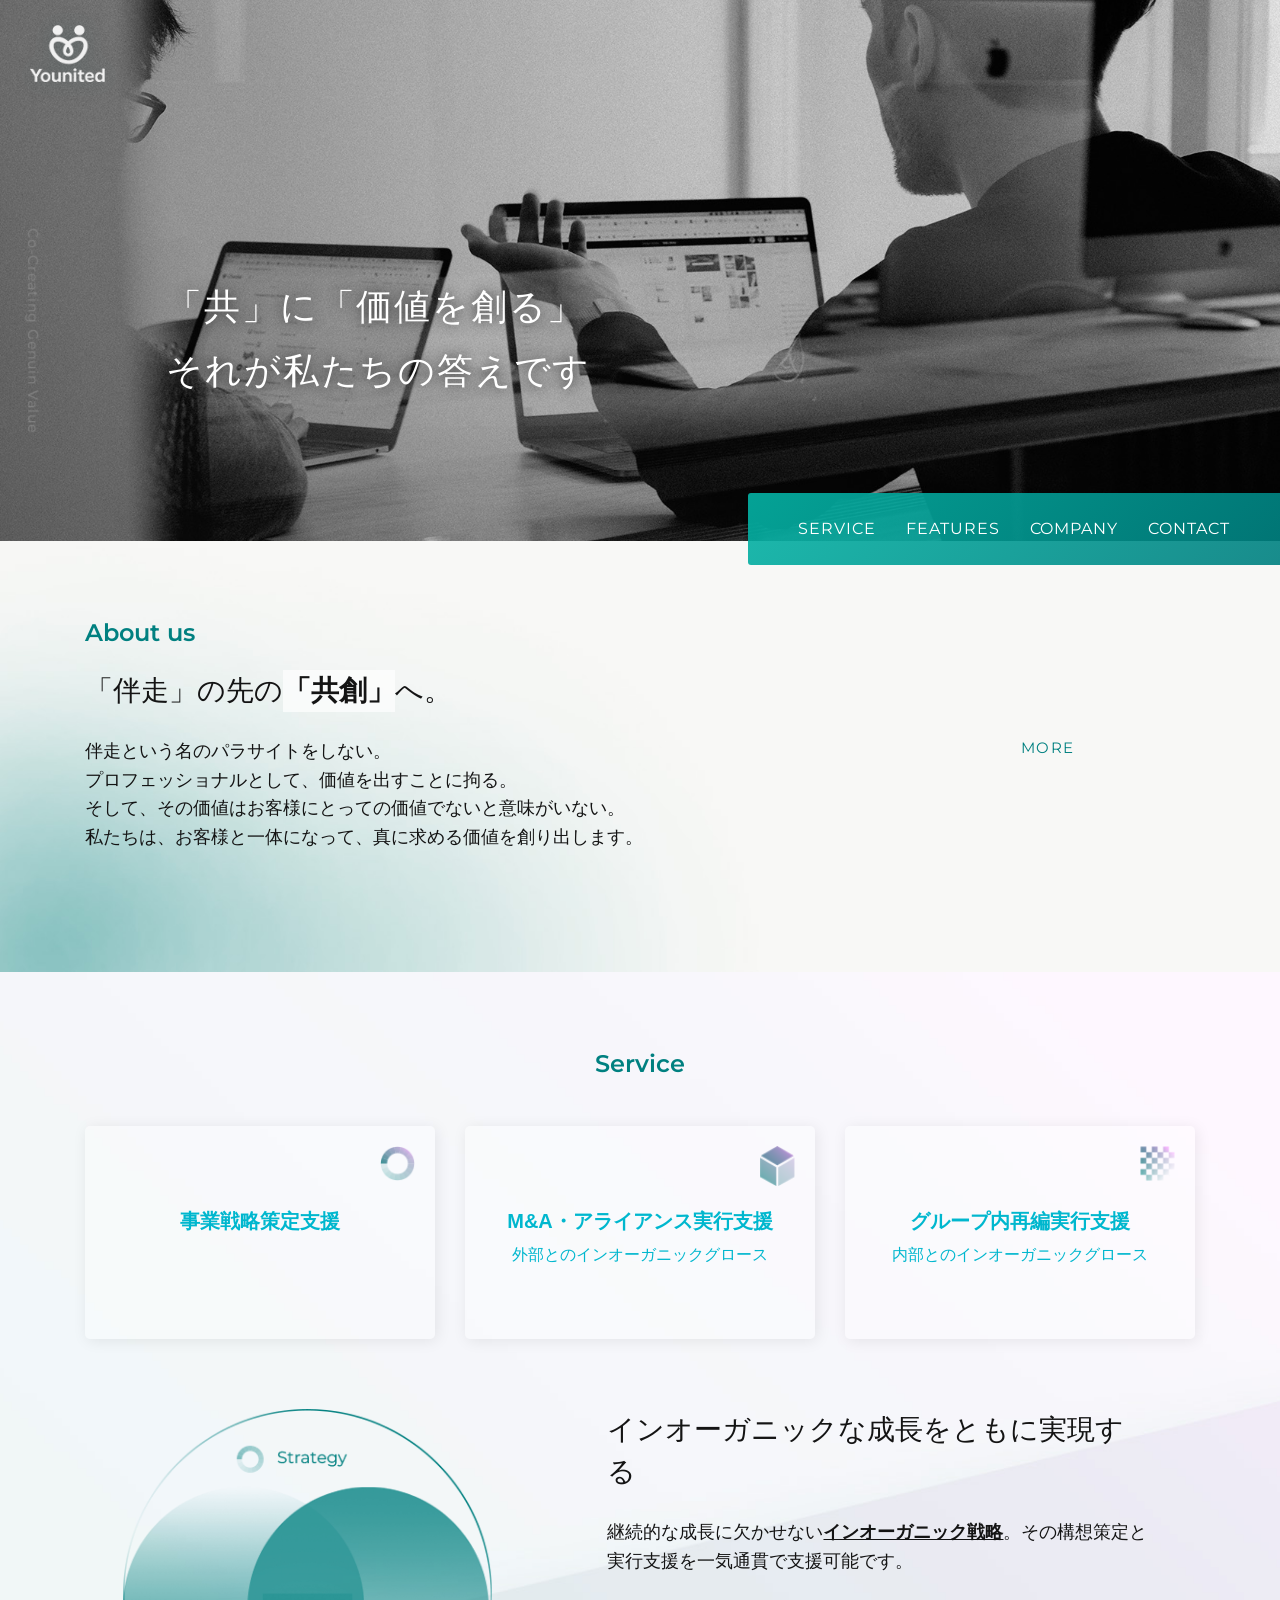
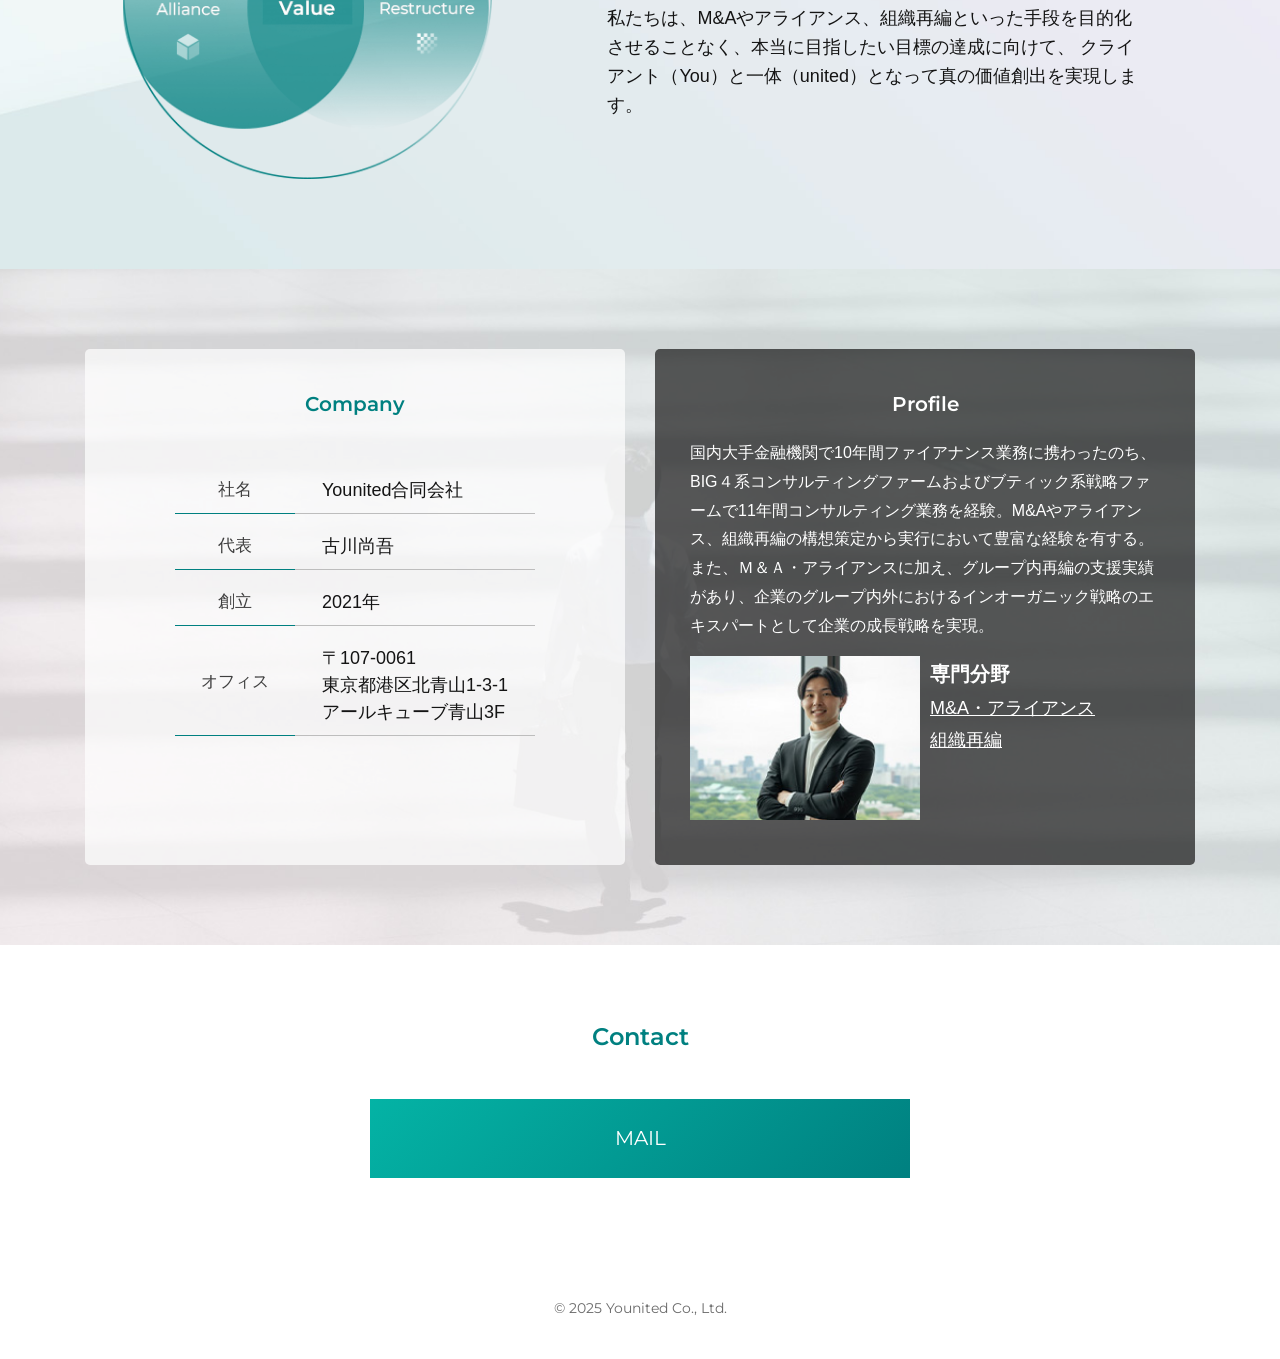
==== commit ebcbd7c7: "Add files via upload" ====
--- a/index.html
+++ b/index.html
@@ -5,6 +5,10 @@
     <meta charset="UTF-8">
     <meta name="viewport" content="width=device-width, initial-scale=1.0">
     <title>younited</title>
+    <link rel="icon" href="/favicon.ico" sizes="any">
+    <link rel="icon" href="/icon-192x192.png" type="image/png" sizes="192x192">
+    <link rel="apple-touch-icon" href="/apple-touch-icon-180x180.png">
+    <link rel="manifest" href="/manifest.json">
     <link rel="preconnect" href="https://fonts.googleapis.com">
     <link rel="preconnect" href="https://fonts.gstatic.com" crossorigin>
     <link
@@ -17,7 +21,7 @@
     <header>
         <h1 class="main-logo"><a href="#"><img src="./img/logo.png" alt="younited"></a></h1>
         <p class="main-treat dn-sp">Co-Creating&nbsp;Genuin&nbsp;Value</p>
-        <a class="policy dn-sp" href="">Privacy&nbsp;Policy</a>
+        <!-- <a class="policy dn-sp" href="">Privacy&nbsp;Policy</a> -->
     </header>
     <main class="l-main">
         <button class="menu-trigger" id="menu-trigger">
@@ -44,17 +48,29 @@
             <div class="section-content">
                 <h2 class="section-ttl">About&nbsp;us</h2>
                 <p class="section-ttl-sub">「伴走」の先の<span>「共創」</span>へ。</p>
-                <p class="section-txt">
+                <p class="section-txt" style="margin-bottom: 40px;">
                     伴走という名のパラサイトをしない。<br>
                     プロフェッショナルとして、価値を出すことに拘る。<br>
                     そして、その価値はお客様にとっての価値でないと意味がいない。<br>
                     私たちは、お客様と一体になって、真に求める価値を創り出します。
                 </p>
                 <p class="section-txt lead-txt-slide">
-                    伴走という名のパラサイトをしない。<br>
-                    プロフェッショナルとして、価値を出すことに拘る。<br>
-                    そして、その価値はお客様にとっての価値でないと意味がいない。<br>
-                    私たちは、お客様と一体になって、真に求める価値を創り出します。
+                    Younitedという名前には、<span class="bold">「You＝あなた」</span>と<br>
+                    共に歩む存在でありたいという想いを込めています。<br>
+                    <br>
+                    私たちは、単なる支援者や外部パートナーとしてではなく、<br>
+                    クライアント一人ひとりと同じ視点に立ち、同じ方向を見据えながら、<br>
+                    ビジネスを前に進めていくことを大切にしています。<br>
+                    そこでは、目の前の課題解決だけでなく、その先にある想いや目標が、<br>
+                    確かな形として実を結ぶことこそが、私たちの提供する価値だと考えています。<br>
+                    <br>
+                    また、Younitedは私たちだけで成り立つものではありません。<br>
+                    これまで出会い、関わってきた多くの「You」とのつながりが重なり合い、<br>
+                    今の私たちを形づくっています。<br>
+                    そしてこれからも、新たな出会いや結びつきを通じて、<br>
+                    共に学び、成長し続ける存在でありたい。<br>
+                    <br>
+                    Younitedは、関わるすべての人と未来を編んでいくための名前です。
                 </p>
                 <div class="circle-container js-lead-slide">
                     <svg class="circle-svg" viewBox="0 0 100 100">
@@ -90,8 +106,9 @@
                         <div class="service-txtarea fade-in-up">
                             <p class="section-ttl-sub">インオーガニックな成長を<br class="dn-pc">ともに実現する</p>
                             <p class="section-txt">
-                                継続的な成長に欠かせない<span class="bold">インオーガニック戦略</span>。その構想策定と実行支援を一気通貫で支援可能です。<br>
-                                私たちは、M&A・アライアンス、組織再編という「手段を目的化させない」ために、経営と事業をSynchronize（一体化）させ、真の価値創出を実現します。
+                                継続的な成長に欠かせない<span class="bold">インオーガニック戦略</span>。その構想策定と実行支援を一気通貫で支援可能です。<br><br>
+                                私たちは、M&Aやアライアンス、組織再編といった手段を目的化させることなく、本当に目指したい目標の達成に向けて、
+                                クライアント（You）と一体（united）となって真の価値創出を実現します。
                             </p>
                         </div>
                     </div>
@@ -140,8 +157,8 @@
                 <h2 class="section-ttl">Contact</h2>
                 <div class="contact-wrapper fade-in-up">
                     <div class="contact-inner">
-                        <a href="mailto:" class="contact-btn" target="_blank">MAIL</a>
-                        <a href="" class="contact-btn" target="_blank">LINE</a>
+                        <a href="mailto:s.furukawa@younited.jp" class="contact-btn" target="_blank">MAIL</a>
+                        <!-- <a href="" class="contact-btn" target="_blank">LINE</a> -->
                     </div>
                 </div>
             </div>
--- a/index.css
+++ b/index.css
@@ -444,7 +444,7 @@
 
     h1.main-logo {
         width: 60px;
-        position: absolute;
+        position: fixed;
         top: 15px;
         left: 12px;
     }
@@ -490,7 +490,7 @@
 }
 
 .section-lead .section-ttl {
-    margin-bottom: 15px;
+    margin-bottom: 30px;
 }
 
 .lead-txt-slide {
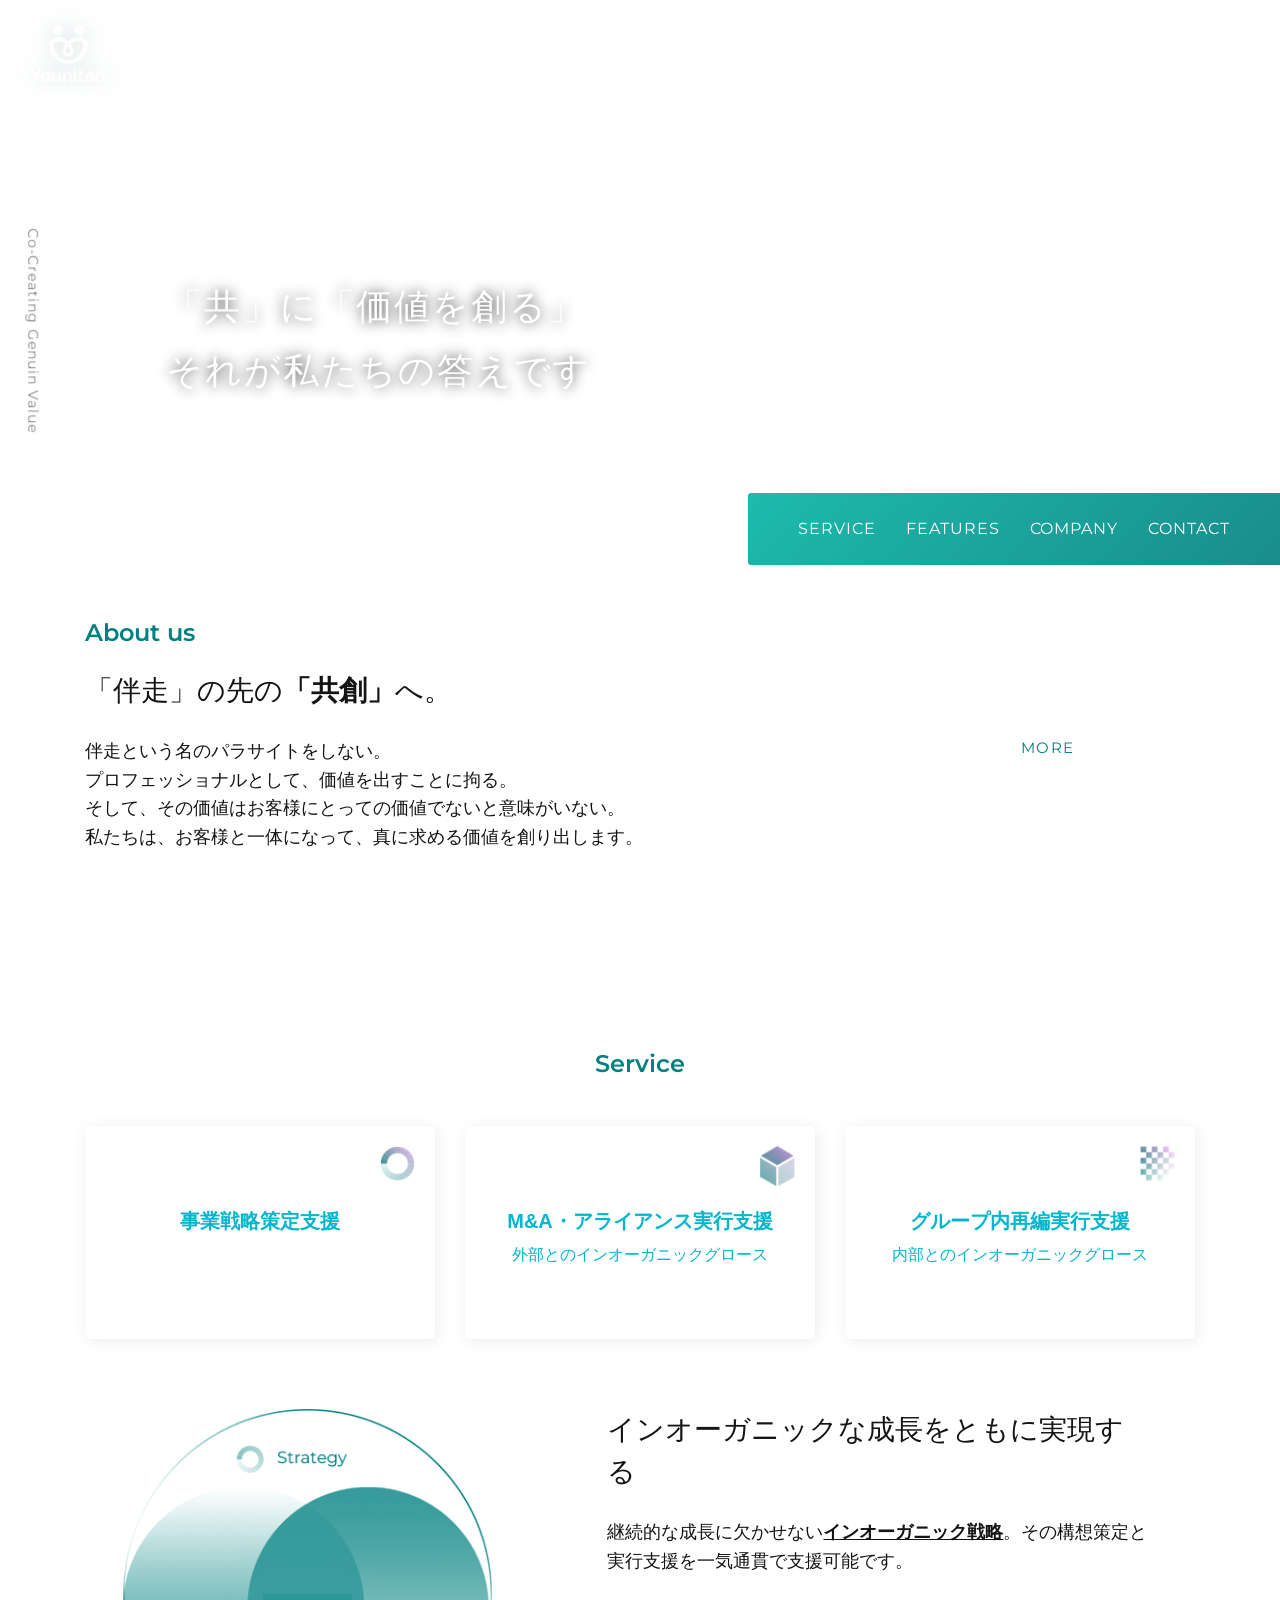
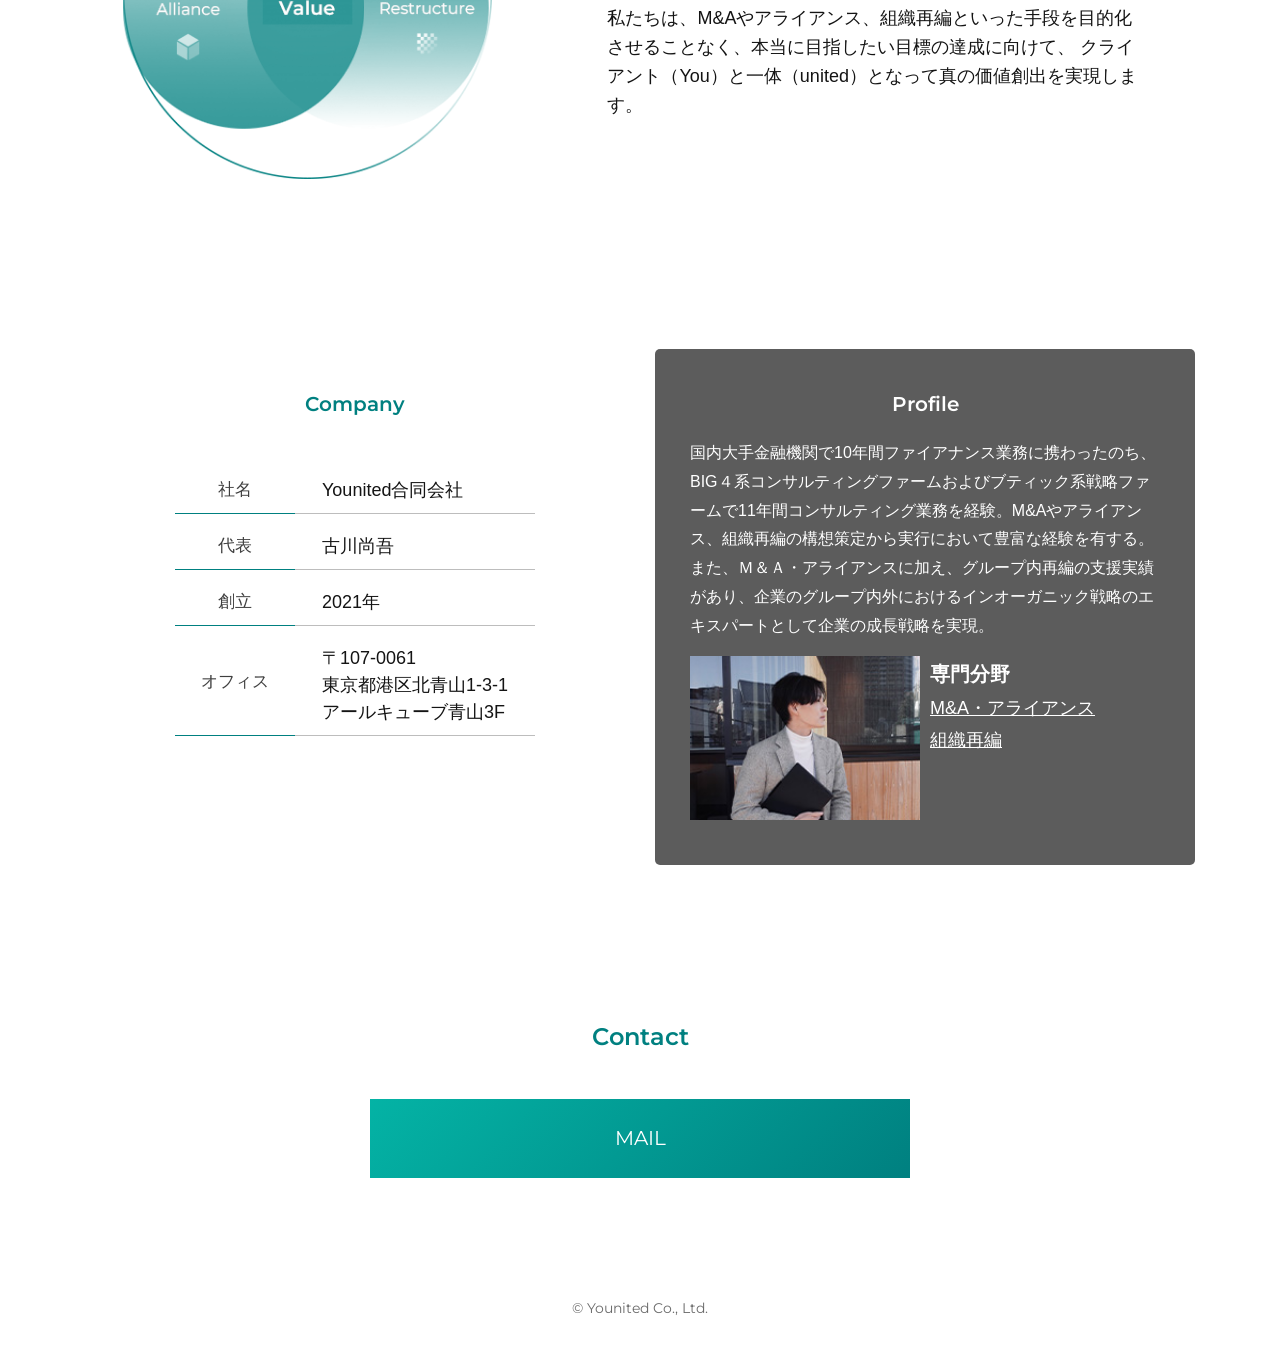
==== commit c347bd21: "Add files via upload" ====
--- a/index.html
+++ b/index.html
@@ -14,7 +14,7 @@
     <link
         href="https://fonts.googleapis.com/css2?family=Montserrat:wght@400;600;700&family=Noto+Sans+JP:wght@400;600;700&display=swap"
         rel="stylesheet">
-    <link rel="stylesheet" href="./index.css">
+    <link rel="stylesheet" href="./css/index.css">
 </head>
 
 <body>
@@ -165,10 +165,15 @@
         </section>
     </main>
     <footer>
-        <small>&copy; 2025 Younited Co., Ltd.</small>
+        <div class="section-content">
+            <div class="footer-link-wrapper">
+                <!-- <a href="#" class="footer-link">M&A</a> -->
+            </div>
+            <small>&copy; Younited Co., Ltd.</small>
+        </div>
     </footer>
     <script src="https://ajax.googleapis.com/ajax/libs/jquery/3.7.1/jquery.min.js"></script>
-    <script src="./index.js"></script>
+    <script src="./js/index.js"></script>
 </body>
 
 </html>
--- a/css/index.css
+++ b/css/index.css
@@ -0,0 +1,1019 @@
+@charset "utf-8";
+
+/* =============================================
+ reset
+============================================= */
+
+/*! modern-reset | MIT License */
+*,
+::after,
+::before {
+    box-sizing: border-box
+}
+
+html {
+    line-height: 1.15;
+    -webkit-text-size-adjust: 100%
+}
+
+body {
+    margin: 0;
+    min-height: 100vh;
+    text-rendering: optimizeSpeed;
+    line-height: 1.5
+}
+
+img,
+picture,
+video,
+canvas,
+svg {
+    display: block;
+    max-width: 100%
+}
+
+input,
+button,
+textarea,
+select {
+    font: inherit
+}
+
+p,
+h1,
+h2,
+h3,
+h4,
+h5,
+h6 {
+    overflow-wrap: break-word
+}
+
+ol,
+ul {
+    list-style: none;
+    padding: 0;
+    margin: 0
+}
+
+a {
+    text-decoration: none;
+    color: inherit
+}
+
+figure,
+h1,
+h2,
+h3,
+h4,
+p {
+    margin: 0;
+}
+
+/* =============================================
+ common
+============================================= */
+div {
+    box-sizing: border-box;
+}
+
+body {
+    font-family: "Noto Sans", sans-serif;
+    color: #141414;
+}
+
+img {
+    width: 100%;
+    vertical-align: bottom;
+}
+
+section {
+    padding: 60px 0;
+}
+
+.section-content {
+    width: 92%;
+    margin: 0 auto;
+    max-width: 1110px;
+    position: relative;
+}
+
+.section-ttl {
+    font-size: 1.3em;
+    font-weight: 600;
+    font-family: "montserrat", sans-serif;
+    color: #008080;
+    text-align: center;
+    margin-bottom: 25px;
+    line-height: 1;
+}
+
+.section-ttl-sub {
+    font-size: 1.2em;
+    margin-bottom: 18px;
+}
+
+.section-ttl-sub span {
+    display: inline-block;
+    background: rgba(255, 255, 255, .7);
+    font-weight: bold;
+}
+
+.section-txt {
+    line-height: 1.6;
+}
+
+.section-txt span.bold {
+    font-weight: bold;
+    text-decoration: underline;
+}
+
+.dn-sp {
+    display: none;
+}
+
+@media screen and (min-width: 767px) {
+    section {
+        padding: 60px 0;
+    }
+
+    .section-ttl {
+        font-size: 20px;
+        margin-bottom: 35px;
+    }
+
+    .dn-sp {
+        display: block;
+    }
+
+    .dn-pc {
+        display: none;
+    }
+}
+
+@media screen and (min-width: 1028px) {
+    section {
+        padding: 80px 0;
+    }
+
+    .section-ttl {
+        font-size: 24px;
+        margin-bottom: 50px;
+    }
+
+    .section-ttl-sub {
+        margin-bottom: 25px;
+        font-size: 28px;
+    }
+
+    .section-txt {
+        font-size: 18px;
+    }
+}
+
+/* =============================================
+ header
+============================================= */
+header {
+    position: relative;
+    z-index: 1;
+}
+
+h1.main-logo {
+    width: 55px;
+    position: fixed;
+    top: 15px;
+    left: 12px;
+    filter: drop-shadow(0 0 10px rgba(0, 73, 73, 0.2));
+}
+
+a.policy {
+    position: absolute;
+    top: 10px;
+    right: 15px;
+    color: #fff;
+    font-family: "montserrat", sans-serif;
+    font-size: 11px;
+    text-decoration: underline;
+    letter-spacing: .05em;
+}
+
+@media screen and (min-width: 767px) {
+    .main-treat {
+        position: fixed;
+        left: -80px;
+        font-size: 12px;
+        top: 28vw;
+        transform: rotate(90deg) translateY(-50%);
+        font-family: "montserrat", sans-serif;
+        color: #868686;
+        letter-spacing: .07em;
+    }
+}
+
+@media screen and (min-width: 1023px) {
+    .main-treat {
+        font-size: 14px;
+    }
+}
+
+@media screen and (min-width: 1028px) {
+    .main-treat {
+        top: 25vw;
+    }
+
+    a.policy {
+        top: 20px;
+        right: 25px;
+        font-size: 14px;
+    }
+}
+
+.main-nav {
+    position: absolute;
+    top: 38.5vw;
+    right: 0;
+    z-index: 10;
+    background: linear-gradient(-45deg, rgba(0, 128, 128, .9), rgba(4, 179, 165, .9));
+    padding: 1em 2em;
+    border-radius: 3px 0 0 3px;
+}
+
+.main-nav ul {
+    display: flex;
+    list-style: none;
+    gap: 20px;
+}
+
+.main-nav a {
+    font-family: "montserrat", sans-serif;
+    text-decoration: none;
+    color: #fff;
+    letter-spacing: .06em;
+    font-size: 14px;
+}
+
+/* スマホ：非表示設定 */
+.menu-trigger {
+    display: none;
+}
+
+@media (max-width: 767px) {
+
+    .menu-trigger {
+        display: block;
+        position: fixed;
+        width: 30px;
+        height: 24px;
+        background: none;
+        border: none;
+        z-index: 100;
+        top: 15px;
+        right: 15px;
+    }
+
+    .menu-trigger span {
+        position: absolute;
+        left: 0;
+        width: 100%;
+        height: 2px;
+        background-color: #fff;
+        transition: all 0.4s;
+    }
+
+    .menu-trigger span:nth-of-type(1) {
+        top: 0;
+    }
+
+    .menu-trigger span:nth-of-type(2) {
+        top: 11px;
+    }
+
+    .menu-trigger span:nth-of-type(3) {
+        bottom: 0;
+    }
+
+    /* 開閉時のアニメーション（×印にする） */
+    .menu-trigger.active span:nth-of-type(1) {
+        transform: translateY(11px) rotate(-45deg);
+    }
+
+    .menu-trigger.active span:nth-of-type(2) {
+        opacity: 0;
+    }
+
+    .menu-trigger.active span:nth-of-type(3) {
+        transform: translateY(-11px) rotate(45deg);
+    }
+
+    /* スマホメニュー本体 */
+    .main-nav {
+        position: fixed;
+        top: 0;
+        right: -100%;
+        /* 初期状態は画面の外 */
+        width: 80%;
+        height: 100vh;
+        background: rgba(0, 128, 128, 0.95);
+        transition: all 0.5s;
+        z-index: 90;
+    }
+
+    .main-nav.active {
+        right: 0;
+        /* アクティブ時にスライドイン */
+    }
+
+    .main-nav ul {
+        flex-direction: column;
+        padding-top: 80px;
+        align-items: center;
+    }
+}
+
+@media screen and (min-width: 1028px) {
+    .main-nav {
+        padding: 1.5em 50px;
+    }
+
+    .main-nav a {
+        font-size: 16px;
+    }
+
+    .main-nav ul {
+        gap: 30px;
+    }
+}
+
+@media (min-width: 768px) {
+
+    /* 固定時のスタイル */
+    .main-nav.sticky {
+        position: fixed;
+        top: 5px !important;
+        /* 10pxの位置に固定 */
+        right: 0;
+        transition: none !important;
+        /* アニメーションを無効化してバウンドを防ぐ */
+        z-index: 999;
+        border-radius: 3px 0 0 3px;
+        box-shadow: 0 4px 12px rgba(0, 0, 0, 0.15);
+        /* 浮いている感を出す影 */
+    }
+}
+
+/* =============================================
+ js
+============================================= */
+/* アニメーション前の状態 */
+.fade-in-up {
+    opacity: 0;
+    transform: translateY(30px);
+    /* 30px下に下げておく */
+    transition: opacity 0.8s ease-out, transform 0.8s ease-out;
+}
+
+/* 画面に入った時に追加するクラス */
+.fade-in-up.is-show {
+    opacity: 1;
+    transform: translateY(0);
+}
+
+/* =============================================
+ main
+============================================= */
+.l-main {
+    overflow: hidden;
+}
+
+/* --- Base Section --- */
+.section-main {
+    background: url('./img/main-sp.jpg') no-repeat center/cover;
+    padding-top: 133.33%;
+    width: 100%;
+    position: relative;
+    overflow: hidden;
+}
+
+/* --- Text Container (Float) --- */
+.main-txt-container {
+    position: absolute;
+    top: 46%;
+    left: 4%;
+    z-index: 10;
+    width: auto;
+}
+
+/* --- Text Style & Animation --- */
+.main-txt.stagger-slide {
+    display: block;
+    position: static !important;
+    /* 重なり防止 */
+    margin: 0 0 15px 0;
+    color: #fff;
+    font-weight: 500;
+    letter-spacing: .05em;
+    font-size: 24px;
+    text-shadow: 0 0 13px rgba(24, 24, 24, .85);
+    white-space: nowrap;
+    /* 折り返し防止 */
+
+    /* Animation Initial State */
+    opacity: 0;
+    transform: translateX(-40px);
+    transition: opacity 0.8s ease-out, transform 0.8s ease-out;
+}
+
+/* Show State */
+.main-txt.stagger-slide.is-show {
+    opacity: 1;
+    transform: translateX(0);
+}
+
+/* Delay for 2nd Line */
+.main-txt.stagger-slide:nth-child(2) {
+    transition-delay: 0.5s;
+}
+
+/* --- Responsive 767px --- */
+@media screen and (min-width: 767px) {
+    .section-main {
+        background: url('./img/main.jpg') no-repeat center/cover;
+        padding-top: 36%;
+    }
+
+    h1.main-logo {
+        width: 60px;
+        position: fixed;
+        top: 15px;
+        left: 12px;
+    }
+
+    .main-txt-container {
+        left: 10%;
+    }
+
+    .main-txt.stagger-slide {
+        font-size: 25px;
+    }
+}
+
+/* --- Responsive 1023px --- */
+@media screen and (min-width: 1023px) {
+    .main-txt-container {
+        left: 13%;
+    }
+}
+
+/* --- Responsive 1028px --- */
+@media screen and (min-width: 1028px) {
+    h1.main-logo {
+        width: 75px;
+        top: 25px;
+        left: 30px;
+    }
+
+    .main-txt-container {
+        top: 50%;
+    }
+
+    .main-txt.stagger-slide {
+        font-size: 36px;
+    }
+}
+
+/* =============================================
+ lead
+============================================= */
+.section-lead {
+    background: url('./img/lead-bg.jpg')no-repeat left/cover;
+}
+
+.section-lead .section-ttl {
+    margin-bottom: 30px;
+}
+
+.lead-txt-slide {
+    display: none;
+    margin-top: 10px;
+}
+
+@media screen and (min-width: 767px) {
+    .section-lead .section-ttl {
+        margin-bottom: 25px;
+    }
+
+    .section-lead .section-ttl {
+        text-align: left;
+    }
+
+}
+
+/* --- 1. テキストのアニメーション（以前の分） --- */
+.main-txt.stagger-slide {
+    display: block;
+    opacity: 0;
+    transform: translateX(-40px);
+    transition: opacity 0.8s ease-out, transform 0.8s ease-out;
+    margin: 10px 0;
+}
+
+.main-txt.stagger-slide.is-show {
+    opacity: 1;
+    transform: translateX(0);
+}
+
+/* 2行目の時差 */
+.main-txt.stagger-slide:nth-child(2) {
+    transition-delay: 0.5s;
+}
+
+/* --- 2. 円のアニメーション（新しい分） --- */
+.circle-container {
+    position: relative;
+    width: 115px;
+    height: 115px;
+    display: flex;
+    align-items: center;
+    justify-content: center;
+    margin: 20px auto 0;
+}
+
+.circle-svg {
+    position: absolute;
+    top: 0;
+    left: 0;
+    width: 100%;
+    height: 100%;
+    transform: rotate(-90deg);
+    /* 真上から開始 */
+}
+
+.circle-line {
+    fill: none;
+    stroke: #008080;
+    /* 線の色 */
+    stroke-width: 1;
+    stroke-linecap: round;
+    stroke-dasharray: 283;
+    /* 半径45の時の円周 */
+    stroke-dashoffset: 283;
+}
+
+/* 画面に入った時に付与されるクラスでアニメーション開始 */
+.circle-line.is-active {
+    animation: circle-step-anim 4s ease-in-out infinite;
+}
+
+/* 描画(1秒) → 停止(1秒) → 消去(1秒) → 停止(1秒) のループ */
+@keyframes circle-step-anim {
+    0% {
+        stroke-dashoffset: 283;
+    }
+
+    /* 空 */
+    25% {
+        stroke-dashoffset: 0;
+    }
+
+    /* 描き終わり */
+    50% {
+        stroke-dashoffset: 0;
+    }
+
+    /* 1秒停止 */
+    75% {
+        stroke-dashoffset: -283;
+    }
+
+    /* 消え終わり */
+    100% {
+        stroke-dashoffset: -283;
+    }
+
+    /* 1秒停止 */
+}
+
+.circle-text {
+    font-family: "montserrat", sans-serif;
+    font-size: 14px;
+    letter-spacing: 0.1em;
+    color: #008080;
+}
+
+@media screen and (min-width: 767px) {
+    .circle-container {
+        position: absolute;
+        top: 30px;
+        right: 7vw;
+    }
+
+    .circle-text {
+        font-size: 15px;
+    }
+}
+
+@media screen and (min-width: 1028px) {
+    .circle-container {
+        top: 50px;
+    }
+}
+
+
+/* =============================================
+ service
+============================================= */
+.section-service {
+    background: url('./img/service-bg.jpg') no-repeat bottom/cover;
+}
+
+.service-element {
+    border-radius: 5px;
+    background: rgba(255, 255, 255, .3);
+    box-shadow: 2px 2px 15px 0px rgb(0 0 0 / 8%);
+    padding: 4.5em 0 4em;
+    position: relative;
+    margin-bottom: 15px;
+}
+
+.service-element-txt {
+    font-size: 1.1em;
+    font-weight: bold;
+    text-align: center;
+    color: #00b7ce;
+}
+
+.service-element-txt span {
+    font-size: 80%;
+    font-weight: normal;
+    display: block;
+    margin-top: 5px;
+}
+
+.service-element-icon {
+    width: 28px;
+    position: absolute;
+    top: 15px;
+    right: 15px;
+}
+
+.service-img {
+    width: 63%;
+    margin: 30px auto;
+}
+
+@media screen and (min-width: 767px) {
+    .service-inner {
+        display: flex;
+        flex-flow: row wrap;
+        justify-content: space-around;
+        align-items: stretch;
+        width: calc(100% + 10px);
+        margin: 0 -5px;
+    }
+
+    .service-element {
+        max-width: calc(((100% / 12) * 4) - 10px);
+        flex-basis: calc(((100% / 12) * 4) - 10px);
+        margin: 0 5px 50px;
+        padding: 3.5em 0 3em;
+    }
+
+    .service-element-txt {
+        font-size: 14px;
+    }
+
+    .service-img {
+        max-width: calc(((100% / 12) * 4) - 10px);
+        flex-basis: calc(((100% / 12) * 4) - 10px);
+        margin: 0 5px 10px;
+    }
+
+    .service-txtarea {
+        max-width: calc(((100% / 12) * 7) - 10px);
+        flex-basis: calc(((100% / 12) * 7) - 10px);
+        margin: 0 5px 10px;
+    }
+}
+
+@media screen and (min-width: 1028px) {
+    .service-inner {
+        width: calc(100% + 30px);
+        margin: 0 -15px;
+    }
+
+    .service-element {
+        max-width: calc(((100% / 12) * 4) - 30px);
+        flex-basis: calc(((100% / 12) * 4) - 30px);
+        margin: 0 15px 70px;
+        padding: 5em 0 4.5em;
+    }
+
+    .service-txtarea {
+        max-width: calc(((100% / 12) * 6) - 30px);
+        flex-basis: calc(((100% / 12) * 6) - 30px);
+        margin: 0 15px;
+    }
+
+    .service-element-txt {
+        font-size: 20px;
+    }
+
+    .service-element-icon {
+        width: 35px;
+        top: 20px;
+        right: 20px;
+    }
+
+    .service-element-txt span {
+        margin-top: 7px;
+    }
+}
+
+/* =============================================
+ company
+============================================= */
+.section-company {
+    background: url('./img/company-bg.jpg')no-repeat center/cover;
+}
+
+.section-company .section-ttl {
+    margin-bottom: 20px;
+}
+
+.company-element {
+    background: rgba(255, 255, 255, .7);
+    border-radius: 5px;
+    padding: 2em 1em;
+    font-size: 15px;
+}
+
+.company-element:last-child {
+    background: rgba(24, 24, 24, .7);
+    color: #fff;
+    line-height: 1.8;
+    margin-top: 30px;
+}
+
+.section-company .section-ttl {
+    font-size: 1rem;
+}
+
+.company-list {
+    width: 100%;
+    margin: 0 auto;
+    max-width: 270px;
+}
+
+.conpany-list-item {
+    margin-bottom: 5px;
+    display: flex;
+    justify-content: center;
+    align-items: stretch;
+}
+
+.conpany-list-item span {
+    display: inline-block;
+    white-space: nowrap;
+    text-align: center;
+}
+
+.conpany-list-item span.list-ttl {
+    border-bottom: 1px solid #008080;
+    width: calc((100% / 12) * 4);
+    padding: .2em 0;
+}
+
+.conpany-list-item span.list-content {
+    border-bottom: 1px solid #bdbdbd;
+    width: calc((100% / 12) * 8);
+    text-align: left;
+    padding: .2em 0;
+    padding-left: .5em;
+}
+
+.list-ttl {
+    color: #3f3f3f;
+    font-size: 95%;
+}
+
+.list-ttl.height {
+    line-height: 74px;
+}
+
+@media screen and (min-width: 767px) {
+    .section-company .section-ttl {
+        margin-bottom: 25px;
+    }
+
+    .company-inner {
+        display: flex;
+        flex-flow: row wrap;
+        justify-content: center;
+        align-items: stretch;
+        width: calc(100% + 10px);
+        margin: 0 -5px;
+    }
+
+    .company-element {
+        max-width: calc(((100% / 12) * 6) - 10px);
+        flex-basis: calc(((100% / 12) * 6) - 10px);
+        margin: 0 5px 10px;
+        position: relative;
+        padding: 2em 1em;
+    }
+
+    .company-element:last-child {
+        margin-top: 0;
+    }
+
+    .section-company .section-ttl {
+        font-size: 18px;
+    }
+
+    .company-list {
+        position: absolute;
+        top: 50%;
+        left: 50%;
+        transform: translate(-50%, -50%);
+    }
+}
+
+@media screen and (min-width: 1028px) {
+    .company-inner {
+        width: calc(100% + 30px);
+        margin: 0 -15px;
+    }
+
+    .company-element {
+        max-width: calc(((100% / 12) * 6) - 30px);
+        flex-basis: calc(((100% / 12) * 6) - 30px);
+        margin: 0 15px;
+        padding: 45px 35px;
+    }
+
+    .section-company .section-ttl {
+        font-size: 22px;
+    }
+
+    .section-company .section-ttl {
+        font-size: 20px;
+    }
+
+    .company-list {
+        font-size: 18px;
+        max-width: 360px;
+    }
+
+    .conpany-list-item span.list-content {
+        padding: .5em 0;
+        padding-left: 1.5em;
+    }
+
+    .conpany-list-item span.list-ttl {
+        padding: .5em 0;
+
+    }
+
+    .conpany-list-item {
+        margin-bottom: 10px;
+    }
+}
+
+.prof-inner {
+    display: flex;
+    flex-flow: row wrap;
+    justify-content: center;
+    align-items: stretch;
+    width: calc(100% + 10px);
+    margin: 0 -5px;
+}
+
+.prof-img,
+.prof-area-element {
+    max-width: calc(((100% / 12) * 6) - 10px);
+    flex-basis: calc(((100% / 12) * 6) - 10px);
+    margin: 0 5px;
+}
+
+.prof-area {
+    margin-top: 15px;
+}
+
+.prof-area-ttl {
+    font-weight: bold;
+    font-size: 1rem;
+}
+
+.prof-area-item {
+    font-size: 14px;
+    text-decoration: underline;
+}
+
+.prof-txt {
+    font-size: 14px;
+}
+
+@media screen and (min-width: 767px) {
+    .prof-area-ttl {
+        font-size: 1.15rem;
+    }
+
+    .prof-area-item {
+        font-size: 1rem;
+    }
+}
+
+@media screen and (min-width: 1028px) {
+    .prof-txt {
+        font-size: 1rem;
+    }
+
+    .prof-area-ttl {
+        font-size: 20px;
+    }
+
+    .prof-area-item {
+        font-size: 18px;
+    }
+}
+
+/* =============================================
+ contact
+============================================= */
+a.contact-btn {
+    display: block;
+    width: 80%;
+    margin: 0 auto;
+    border: 3px solid #04b3a5;
+    color: #008080;
+    text-align: center;
+    padding: 1.21em;
+    font-family: "montserrat", sans-serif;
+    box-sizing: border-box;
+}
+
+a.contact-btn:first-child {
+    color: #fff;
+    background: linear-gradient(-45deg, #008080, #04b3a5);
+    border: none;
+    margin-bottom: 20px;
+}
+
+@media screen and (min-width: 767px) {
+    .contact-inner {
+        display: flex;
+        flex-flow: row wrap;
+        justify-content: center;
+        align-items: stretch;
+        width: calc(100% + 30px);
+        margin: 0 -15px;
+    }
+
+    a.contact-btn {
+        max-width: calc(((100% / 12) * 6) - 30px);
+        flex-basis: calc(((100% / 12) * 6) - 30px);
+        margin: 0 15px;
+        display: flex;
+        align-items: center;
+        justify-content: center;
+        transition: .2s ease;
+    }
+
+    a.contact-btn:first-child {
+        margin-bottom: 0;
+    }
+}
+
+@media screen and (min-width: 1028px) {
+    a.contact-btn {
+        font-size: 20px;
+    }
+
+    a.contact-btn:hover {
+        transform: scale(1.02);
+    }
+}
+
+/* =============================================
+ footer
+============================================= */
+.footer-link-wrapper{
+    font-size: 13px;
+    padding-left: 1rem;
+}
+small {
+    color: #6b6b6b;
+    font-size: 12px;
+    text-align: center;
+    display: block;
+    padding: 20px 0;
+    font-family: "montserrat", sans-serif;
+}
+
+@media screen and (min-width: 767px) {
+    small {
+        font-size: 14px;
+        padding: 40px 0;
+    }
+}
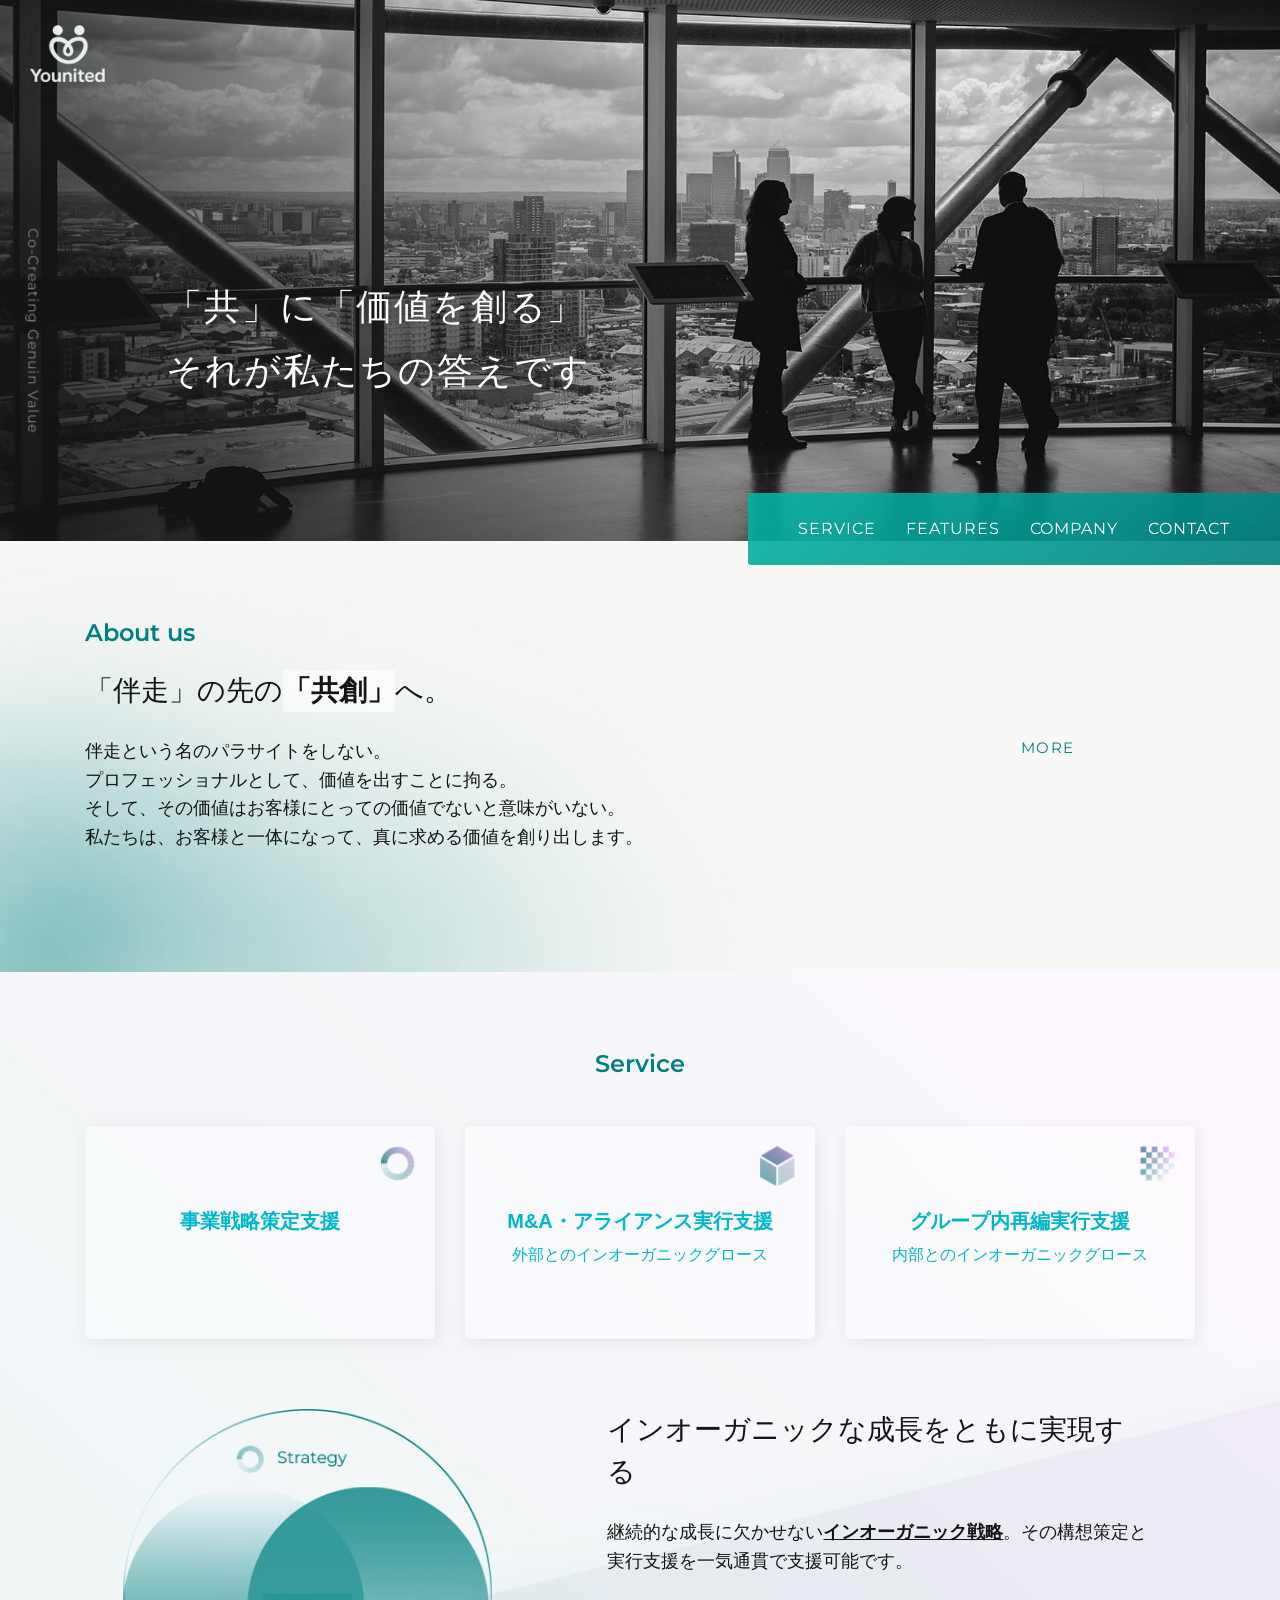
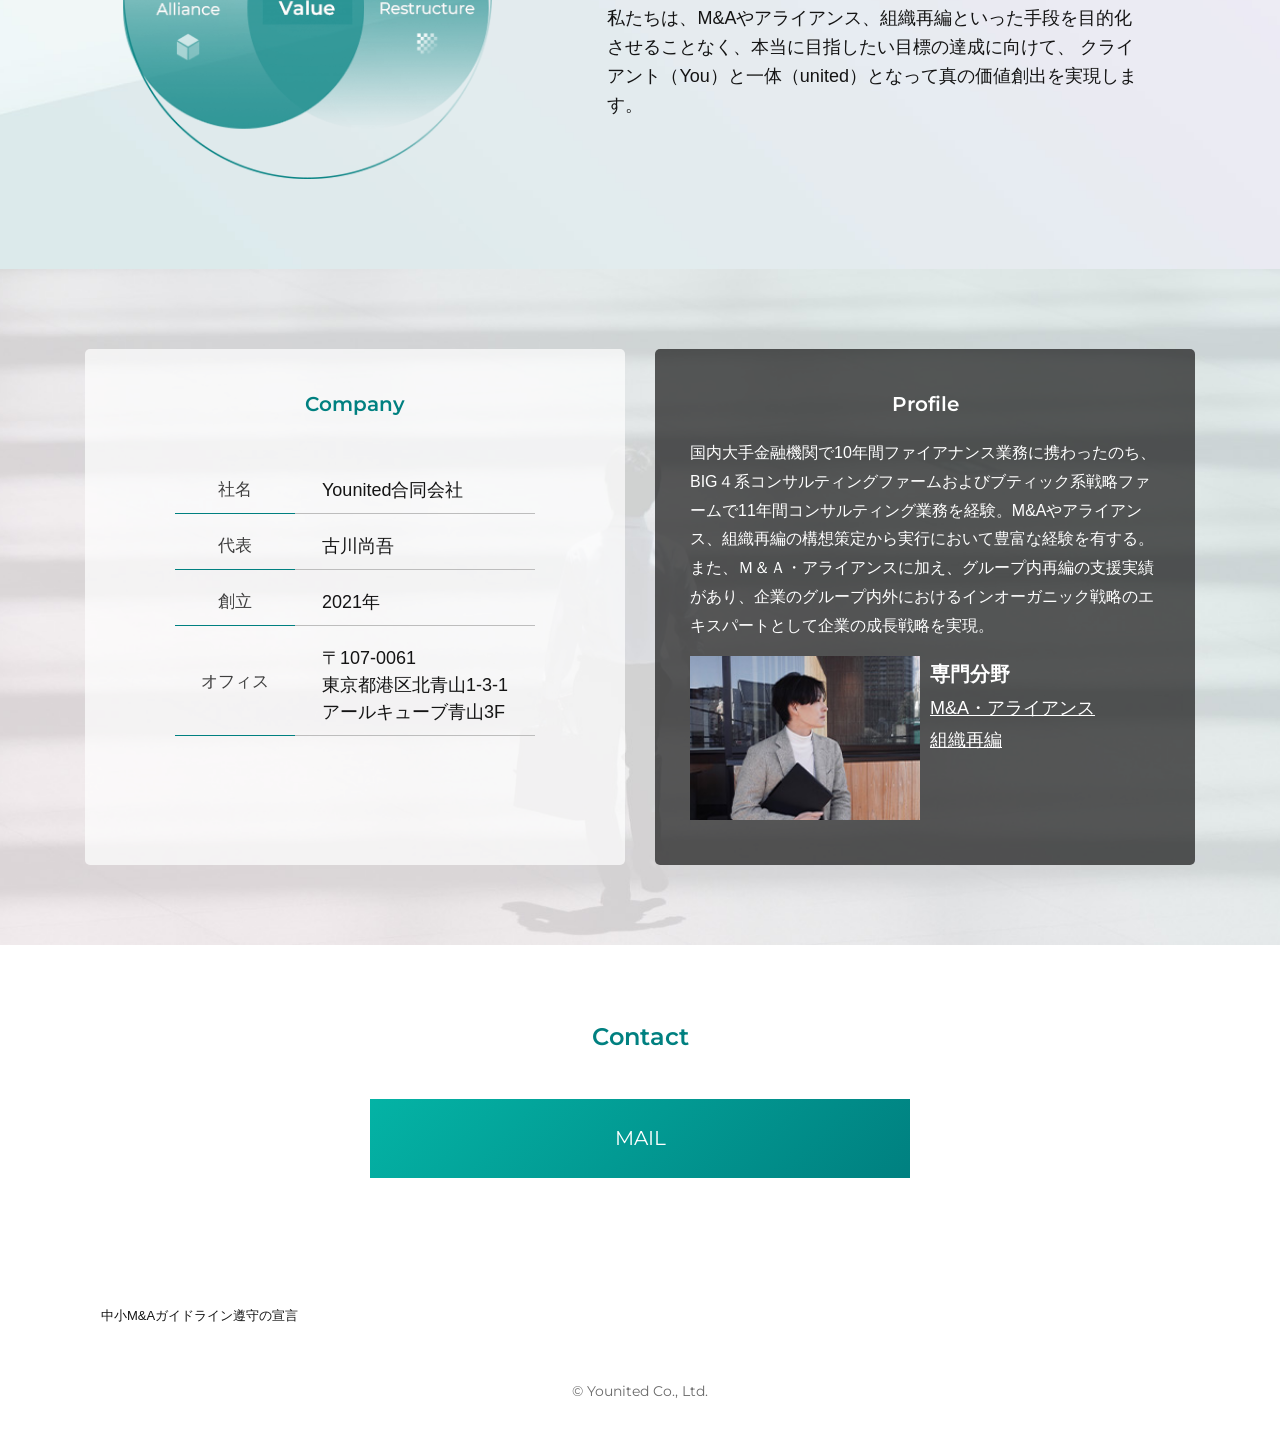
==== commit 654d6790: "Add files via upload" ====
--- a/index.html
+++ b/index.html
@@ -167,7 +167,7 @@
     <footer>
         <div class="section-content">
             <div class="footer-link-wrapper">
-                <!-- <a href="#" class="footer-link">M&A</a> -->
+                <a href="/compliance.html" class="footer-link">中小M&Aガイドライン遵守の宣言</a>
             </div>
             <small>&copy; Younited Co., Ltd.</small>
         </div>
--- a/css/index.css
+++ b/css/index.css
@@ -388,7 +388,7 @@
 
 /* --- Base Section --- */
 .section-main {
-    background: url('./img/main-sp.jpg') no-repeat center/cover;
+    background: url('/img/main-sp.jpg') no-repeat center/cover;
     padding-top: 133.33%;
     width: 100%;
     position: relative;
@@ -438,7 +438,7 @@
 /* --- Responsive 767px --- */
 @media screen and (min-width: 767px) {
     .section-main {
-        background: url('./img/main.jpg') no-repeat center/cover;
+        background: url('/img/main.jpg') no-repeat center/cover;
         padding-top: 36%;
     }
 
@@ -486,7 +486,7 @@
  lead
 ============================================= */
 .section-lead {
-    background: url('./img/lead-bg.jpg')no-repeat left/cover;
+    background: url('/img/lead-bg.jpg')no-repeat left/cover;
 }
 
 .section-lead .section-ttl {
@@ -624,7 +624,7 @@
  service
 ============================================= */
 .section-service {
-    background: url('./img/service-bg.jpg') no-repeat bottom/cover;
+    background: url('/img/service-bg.jpg') no-repeat bottom/cover;
 }
 
 .service-element {
@@ -734,7 +734,7 @@
  company
 ============================================= */
 .section-company {
-    background: url('./img/company-bg.jpg')no-repeat center/cover;
+    background: url('/img/company-bg.jpg')no-repeat center/cover;
 }
 
 .section-company .section-ttl {
@@ -1001,6 +1001,12 @@
 .footer-link-wrapper{
     font-size: 13px;
     padding-left: 1rem;
+    margin-top: 3rem;
+}
+.footer-link{
+    display: inline-block;
+    margin-right: 2rem;
+    margin-bottom: 1rem;
 }
 small {
     color: #6b6b6b;
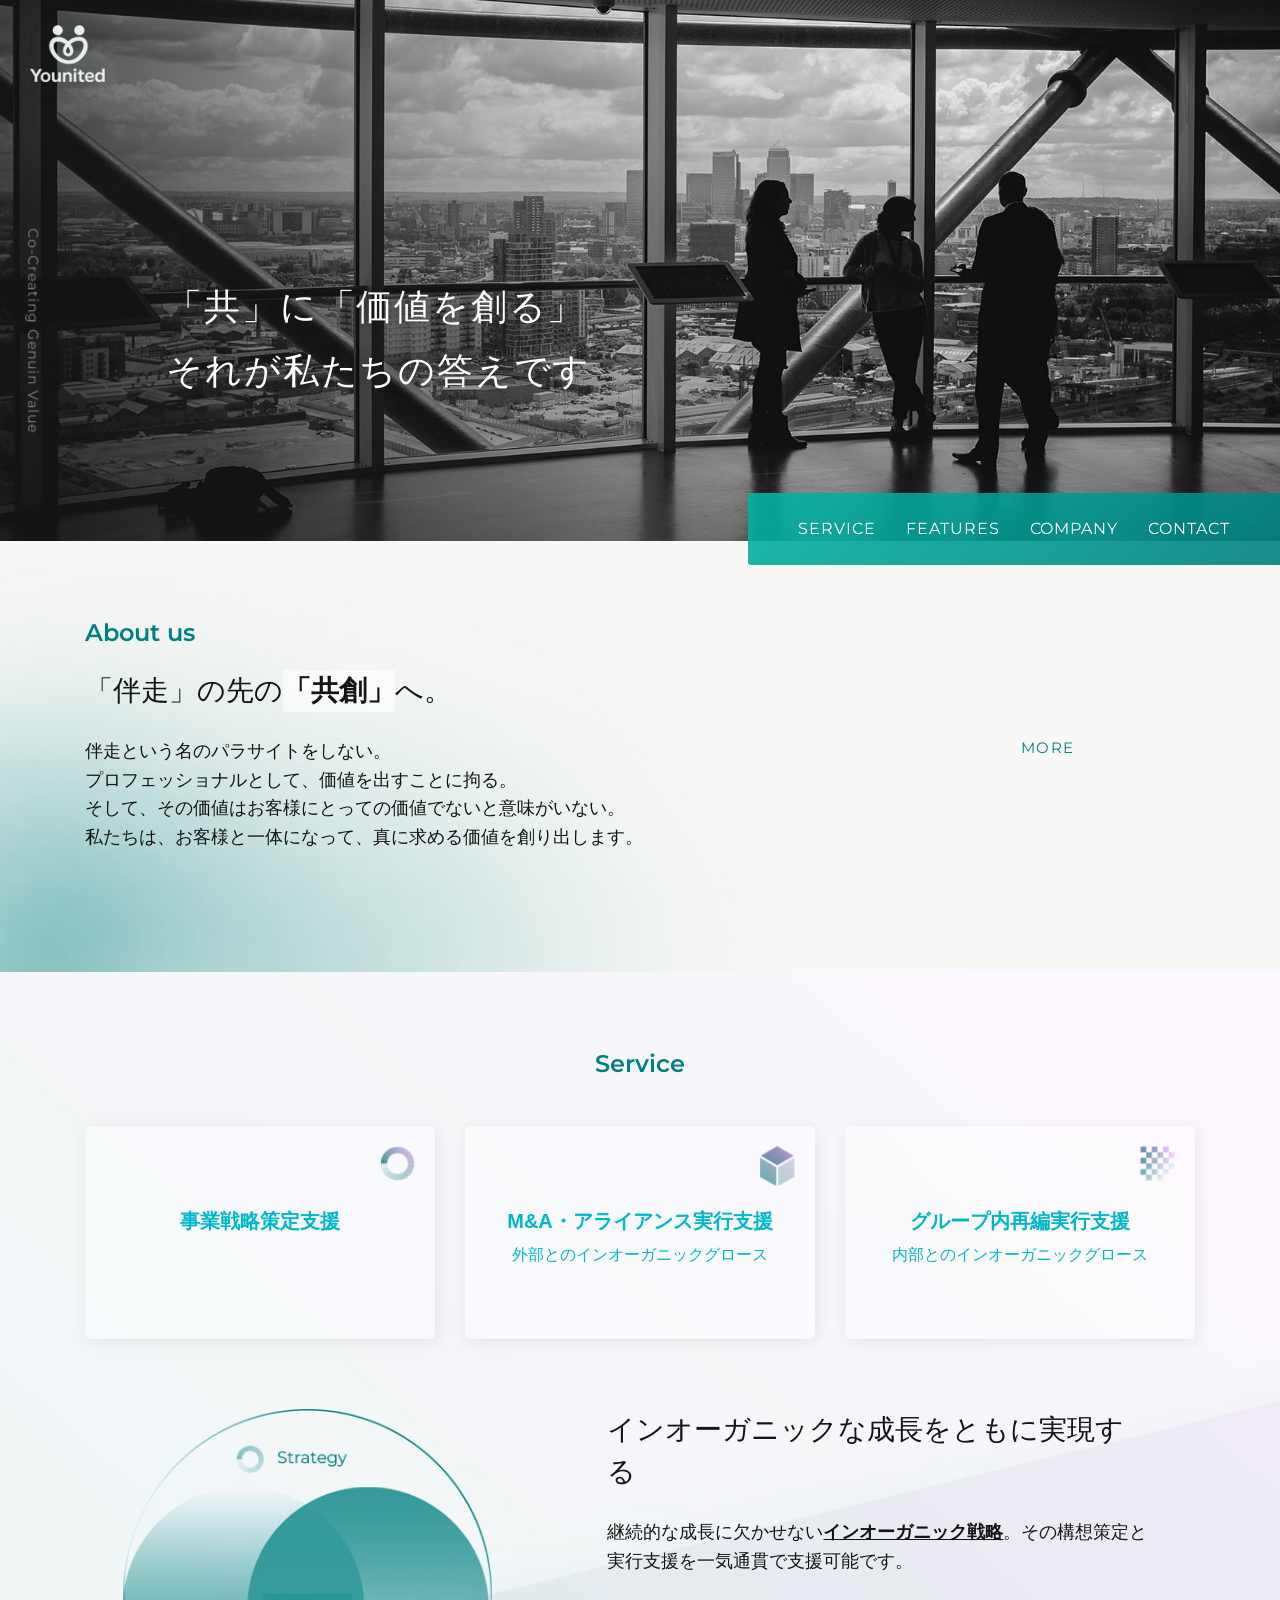
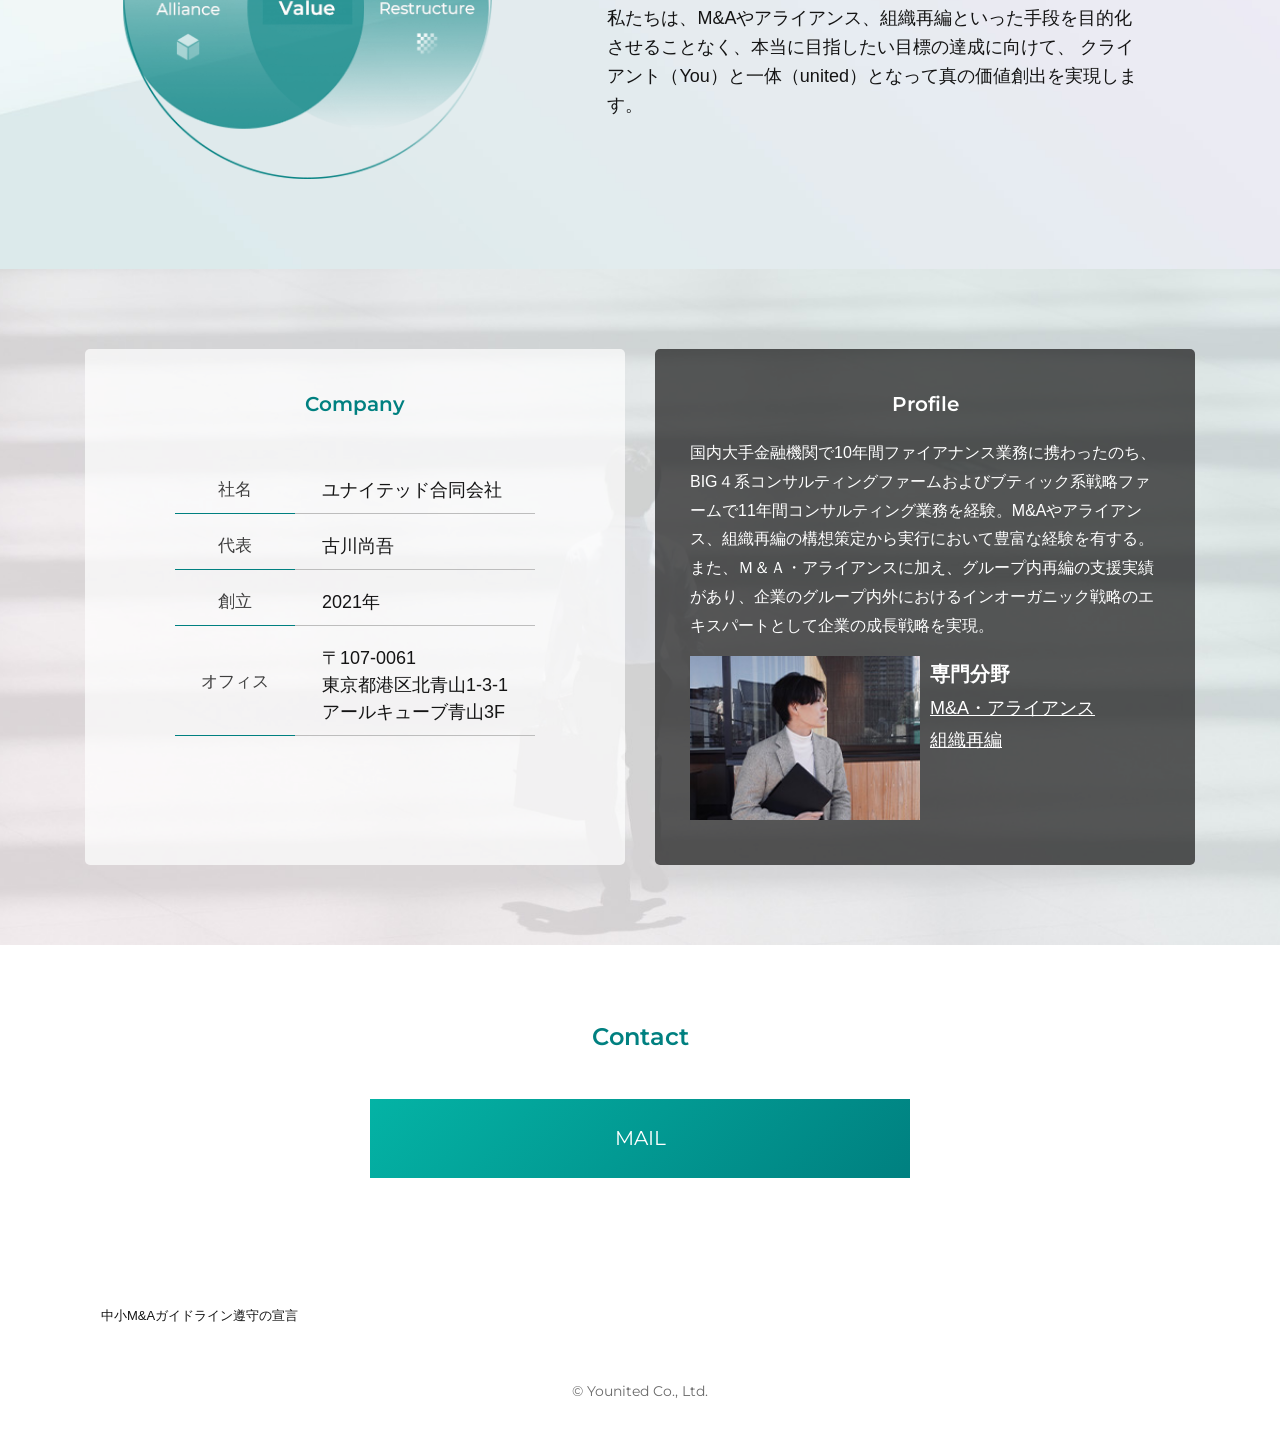
==== commit 9b44d6d4: "Add files via upload" ====
--- a/index.html
+++ b/index.html
@@ -123,7 +123,7 @@
                             <h2 class="section-ttl">Company</h2>
                             <ul class="company-list">
                                 <li class="conpany-list-item"><span class="list-ttl">社名</span><span
-                                        class="list-content">Younited合同会社</span></li>
+                                        class="list-content">ユナイテッド合同会社</span></li>
                                 <li class="conpany-list-item"><span class="list-ttl">代表</span><span
                                         class="list-content">古川尚吾</span></li>
                                 <li class="conpany-list-item"><span class="list-ttl">創立</span><span
